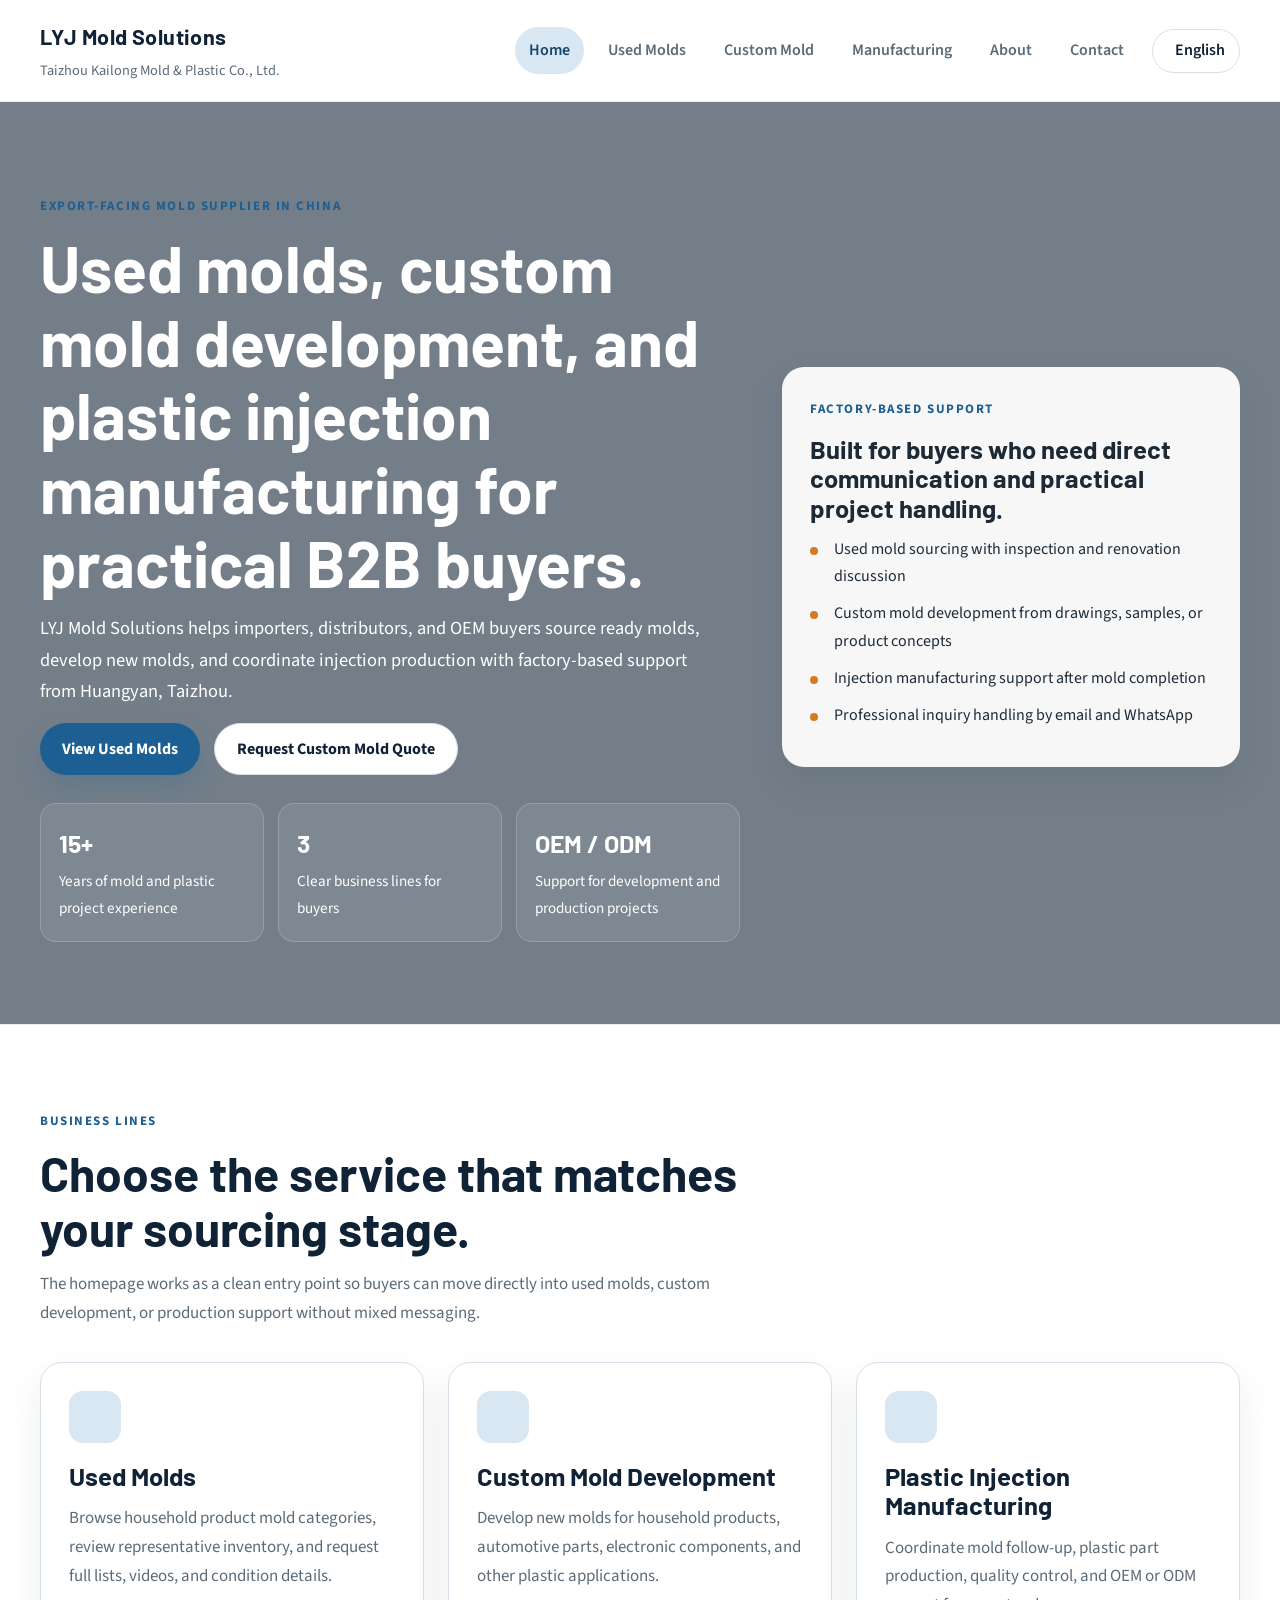
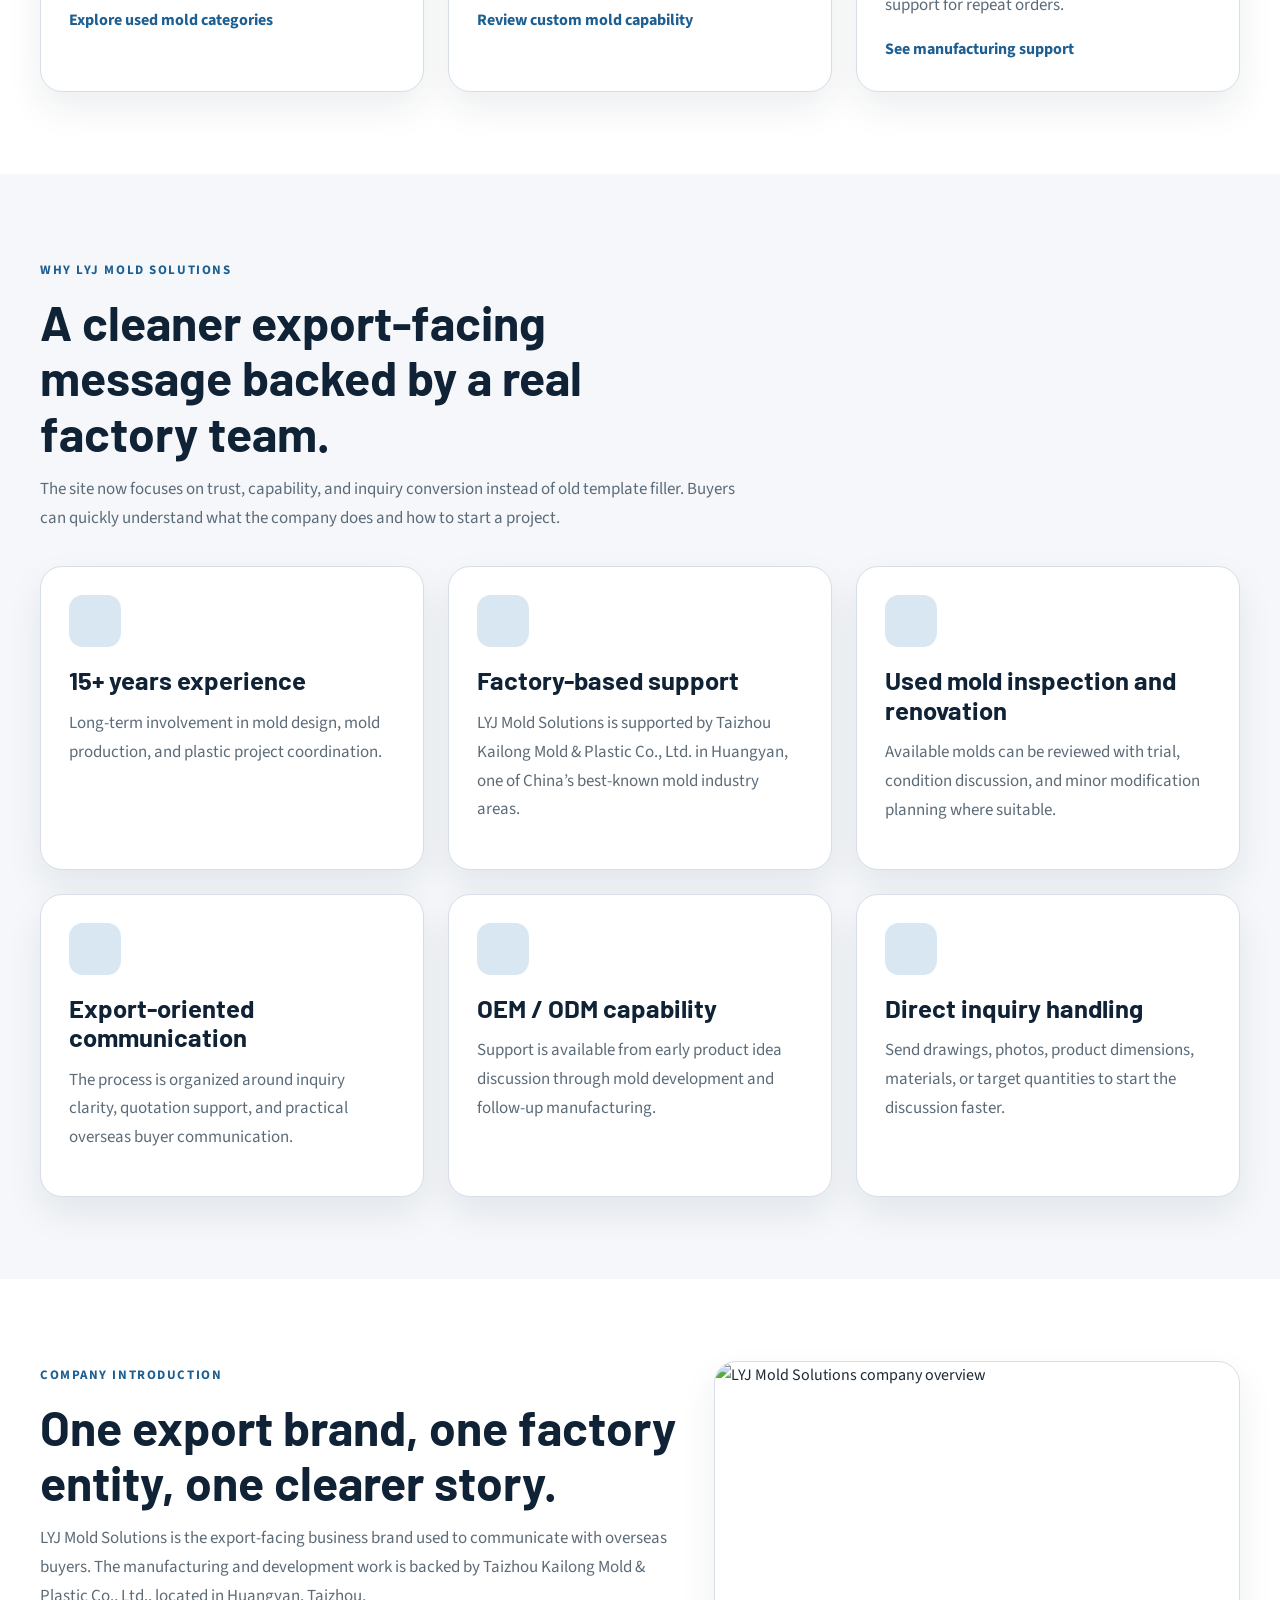
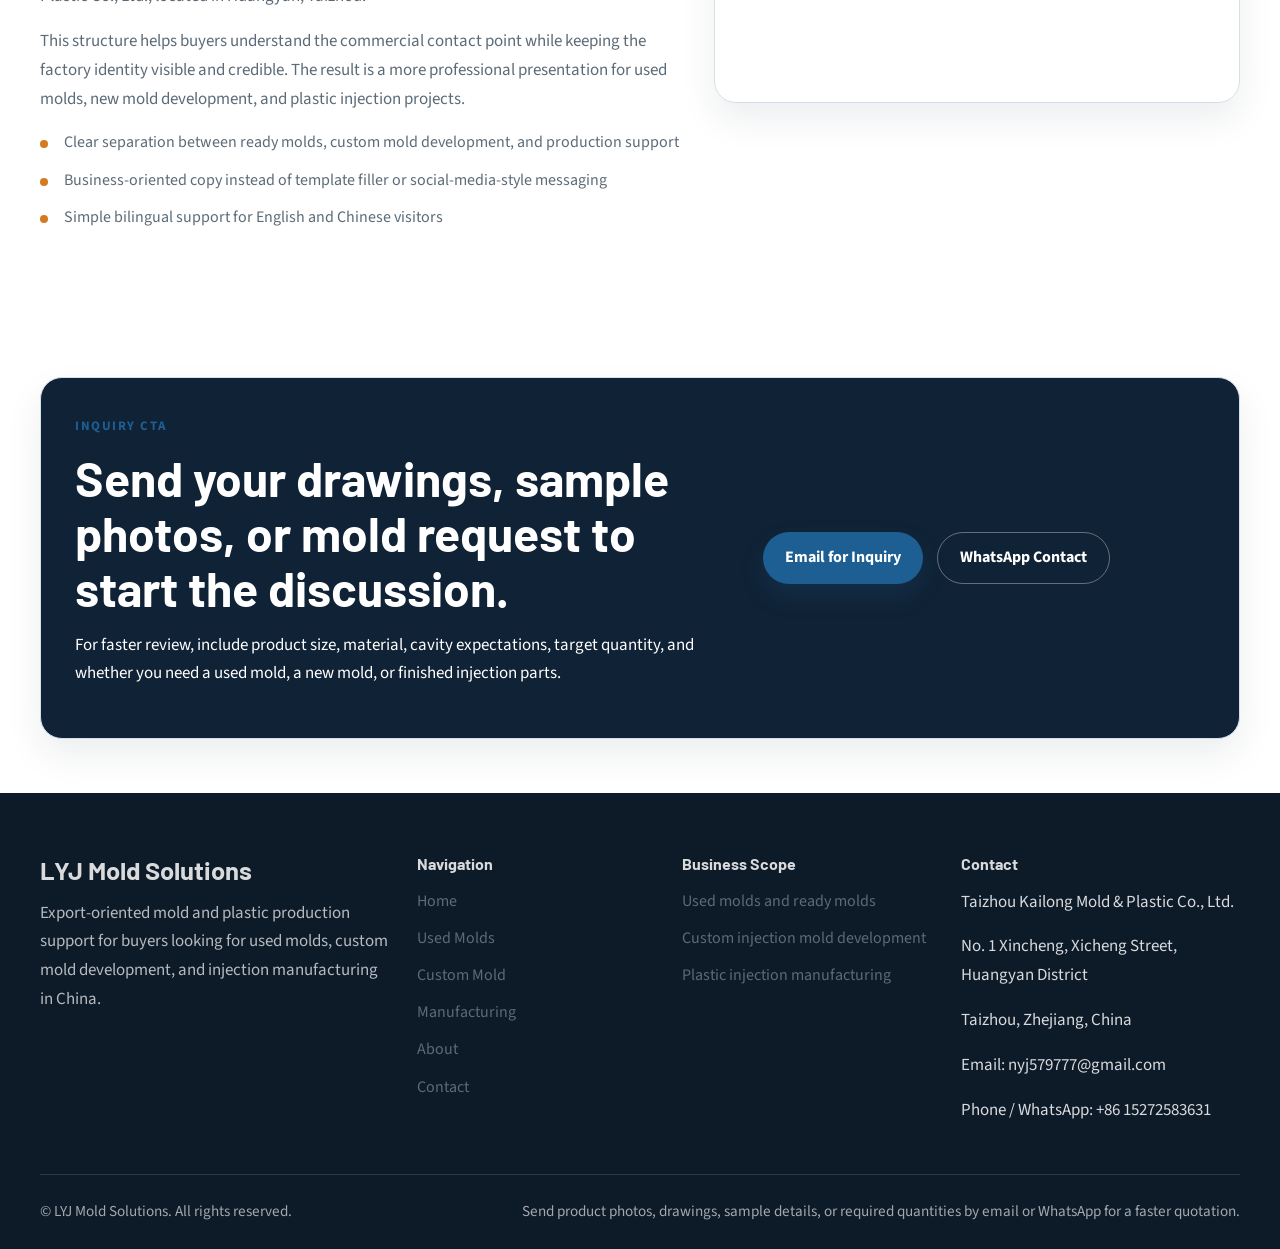
==== index.html @ 481f4b02 "fix after codex:" ====
<!DOCTYPE html>
<html lang="en">
<head>
<meta charset="utf-8">
<meta name="viewport" content="width=device-width, initial-scale=1.0">
<meta name="description" content="LYJ Mold Solutions supplies used molds, custom injection mold development, and plastic injection manufacturing support for export buyers.">
<link rel="icon" href="img/favicon.ico">
<link rel="stylesheet" href="css/font-awesome.css">
<link rel="stylesheet" href="css/site.css">
<title>LYJ Mold Solutions | Used Molds, Custom Mold Development, Plastic Injection Manufacturing</title>
</head>
<body>
<div class="site-shell">
  <header class="site-header">
    <div class="site-container site-header__inner">
      <a class="brand" href="index.html">
        <span class="brand__title" data-i18n="brand_title">LYJ Mold Solutions</span>
        <span class="brand__subtitle" data-i18n="brand_subtitle">Taizhou Kailong Mold &amp; Plastic Co., Ltd.</span>
      </a>
      <div class="header-actions">
        <button class="nav-toggle" type="button" data-nav-toggle aria-label="Toggle navigation">
          <i class="fa fa-bars"></i>
        </button>
        <nav class="site-nav" data-nav>
          <a href="index.html" data-nav-link="home" data-i18n="nav_home">Home</a>
          <a href="used-molds.html" data-nav-link="used" data-i18n="nav_used">Used Molds</a>
          <a href="custom-mold.html" data-nav-link="custom" data-i18n="nav_custom">Custom Mold</a>
          <a href="manufacturing.html" data-nav-link="manufacturing" data-i18n="nav_manufacturing">Manufacturing</a>
          <a href="about.html" data-nav-link="about" data-i18n="nav_about">About</a>
          <a href="contact.html" data-nav-link="contact" data-i18n="nav_contact">Contact</a>
        </nav>
        <div class="lang-switcher" data-lang-switcher>
          <button class="lang-switcher__button" type="button" data-lang-button>
            <i class="fa fa-globe"></i>
            <span data-lang-current data-i18n="lang_label">English</span>
          </button>
          <ul class="lang-switcher__menu">
            <li><button type="button" data-set-lang="en" data-i18n="lang_en">English</button></li>
            <li><button type="button" data-set-lang="zh" data-i18n="lang_zh">中文</button></li>
          </ul>
        </div>
      </div>
    </div>
  </header>

  <main>
    <section class="hero hero--image">
      <div class="site-container">
        <div class="hero-grid">
          <div class="hero-copy">
            <span class="eyebrow" data-i18n="hero_eyebrow">Export-facing mold supplier in China</span>
            <h1 data-i18n="hero_title">Used molds, custom mold development, and plastic injection manufacturing for practical B2B buyers.</h1>
            <p data-i18n="hero_text">LYJ Mold Solutions helps importers, distributors, and OEM buyers source ready molds, develop new molds, and coordinate injection production with factory-based support from Huangyan, Taizhou.</p>
            <div class="button-row">
              <a class="btn-main" href="used-molds.html" data-i18n="hero_cta_used">View Used Molds</a>
              <a class="btn-secondary" href="custom-mold.html" data-i18n="hero_cta_quote">Request Custom Mold Quote</a>
            </div>
            <div class="hero-stat-grid">
              <div class="hero-stat">
                <strong data-i18n="hero_stat_1_value">15+</strong>
                <span data-i18n="hero_stat_1_label">Years of mold and plastic project experience</span>
              </div>
              <div class="hero-stat">
                <strong data-i18n="hero_stat_2_value">3</strong>
                <span data-i18n="hero_stat_2_label">Clear business lines for buyers</span>
              </div>
              <div class="hero-stat">
                <strong data-i18n="hero_stat_3_value">OEM / ODM</strong>
                <span data-i18n="hero_stat_3_label">Support for development and production projects</span>
              </div>
            </div>
          </div>
          <aside class="hero-panel">
            <span class="eyebrow" data-i18n="hero_panel_eyebrow">Factory-based support</span>
            <h3 data-i18n="hero_panel_title">Built for buyers who need direct communication and practical project handling.</h3>
            <ul class="detail-list">
              <li data-i18n="hero_panel_item_1">Used mold sourcing with inspection and renovation discussion</li>
              <li data-i18n="hero_panel_item_2">Custom mold development from drawings, samples, or product concepts</li>
              <li data-i18n="hero_panel_item_3">Injection manufacturing support after mold completion</li>
              <li data-i18n="hero_panel_item_4">Professional inquiry handling by email and WhatsApp</li>
            </ul>
          </aside>
        </div>
      </div>
    </section>

    <section class="section">
      <div class="site-container">
        <div class="section-header">
          <span class="eyebrow" data-i18n="entry_eyebrow">Business lines</span>
          <h2 data-i18n="entry_title">Choose the service that matches your sourcing stage.</h2>
          <p data-i18n="entry_text">The homepage works as a clean entry point so buyers can move directly into used molds, custom development, or production support without mixed messaging.</p>
        </div>
        <div class="card-grid card-grid--three">
          <article class="feature-card">
            <div class="feature-card__icon"><i class="fa fa-cubes"></i></div>
            <h3 data-i18n="entry_card_1_title">Used Molds</h3>
            <p data-i18n="entry_card_1_text">Browse household product mold categories, review representative inventory, and request full lists, videos, and condition details.</p>
            <a class="btn-text" href="used-molds.html" data-i18n="entry_card_1_link">Explore used mold categories</a>
          </article>
          <article class="feature-card">
            <div class="feature-card__icon"><i class="fa fa-pencil-square-o"></i></div>
            <h3 data-i18n="entry_card_2_title">Custom Mold Development</h3>
            <p data-i18n="entry_card_2_text">Develop new molds for household products, automotive parts, electronic components, and other plastic applications.</p>
            <a class="btn-text" href="custom-mold.html" data-i18n="entry_card_2_link">Review custom mold capability</a>
          </article>
          <article class="feature-card">
            <div class="feature-card__icon"><i class="fa fa-industry"></i></div>
            <h3 data-i18n="entry_card_3_title">Plastic Injection Manufacturing</h3>
            <p data-i18n="entry_card_3_text">Coordinate mold follow-up, plastic part production, quality control, and OEM or ODM support for repeat orders.</p>
            <a class="btn-text" href="manufacturing.html" data-i18n="entry_card_3_link">See manufacturing support</a>
          </article>
        </div>
      </div>
    </section>

    <section class="section section-surface">
      <div class="site-container">
        <div class="section-header">
          <span class="eyebrow" data-i18n="why_eyebrow">Why LYJ Mold Solutions</span>
          <h2 data-i18n="why_title">A cleaner export-facing message backed by a real factory team.</h2>
          <p data-i18n="why_text">The site now focuses on trust, capability, and inquiry conversion instead of old template filler. Buyers can quickly understand what the company does and how to start a project.</p>
        </div>
        <div class="card-grid card-grid--three">
          <article class="mini-card">
            <div class="mini-card__icon"><i class="fa fa-clock-o"></i></div>
            <h3 data-i18n="why_card_1_title">15+ years experience</h3>
            <p data-i18n="why_card_1_text">Long-term involvement in mold design, mold production, and plastic project coordination.</p>
          </article>
          <article class="mini-card">
            <div class="mini-card__icon"><i class="fa fa-building-o"></i></div>
            <h3 data-i18n="why_card_2_title">Factory-based support</h3>
            <p data-i18n="why_card_2_text">LYJ Mold Solutions is supported by Taizhou Kailong Mold &amp; Plastic Co., Ltd. in Huangyan, one of China’s best-known mold industry areas.</p>
          </article>
          <article class="mini-card">
            <div class="mini-card__icon"><i class="fa fa-search"></i></div>
            <h3 data-i18n="why_card_3_title">Used mold inspection and renovation</h3>
            <p data-i18n="why_card_3_text">Available molds can be reviewed with trial, condition discussion, and minor modification planning where suitable.</p>
          </article>
          <article class="mini-card">
            <div class="mini-card__icon"><i class="fa fa-ship"></i></div>
            <h3 data-i18n="why_card_4_title">Export-oriented communication</h3>
            <p data-i18n="why_card_4_text">The process is organized around inquiry clarity, quotation support, and practical overseas buyer communication.</p>
          </article>
          <article class="mini-card">
            <div class="mini-card__icon"><i class="fa fa-cogs"></i></div>
            <h3 data-i18n="why_card_5_title">OEM / ODM capability</h3>
            <p data-i18n="why_card_5_text">Support is available from early product idea discussion through mold development and follow-up manufacturing.</p>
          </article>
          <article class="mini-card">
            <div class="mini-card__icon"><i class="fa fa-comments-o"></i></div>
            <h3 data-i18n="why_card_6_title">Direct inquiry handling</h3>
            <p data-i18n="why_card_6_text">Send drawings, photos, product dimensions, materials, or target quantities to start the discussion faster.</p>
          </article>
        </div>
      </div>
    </section>

    <section class="section">
      <div class="site-container">
        <div class="split-layout">
          <div>
            <span class="eyebrow" data-i18n="intro_eyebrow">Company introduction</span>
            <h2 data-i18n="intro_title">One export brand, one factory entity, one clearer story.</h2>
            <p data-i18n="intro_text_1">LYJ Mold Solutions is the export-facing business brand used to communicate with overseas buyers. The manufacturing and development work is backed by Taizhou Kailong Mold &amp; Plastic Co., Ltd., located in Huangyan, Taizhou.</p>
            <p data-i18n="intro_text_2">This structure helps buyers understand the commercial contact point while keeping the factory identity visible and credible. The result is a more professional presentation for used molds, new mold development, and plastic injection projects.</p>
            <ul class="check-list">
              <li data-i18n="intro_item_1">Clear separation between ready molds, custom mold development, and production support</li>
              <li data-i18n="intro_item_2">Business-oriented copy instead of template filler or social-media-style messaging</li>
              <li data-i18n="intro_item_3">Simple bilingual support for English and Chinese visitors</li>
            </ul>
          </div>
          <div class="media-panel">
            <img src="img/service3.jpg" alt="LYJ Mold Solutions company overview">
          </div>
        </div>
      </div>
    </section>

    <section class="section section-tight">
      <div class="site-container">
        <div class="cta-band">
          <div>
            <span class="eyebrow" data-i18n="cta_eyebrow">Inquiry CTA</span>
            <h2 data-i18n="cta_title">Send your drawings, sample photos, or mold request to start the discussion.</h2>
            <p data-i18n="cta_text">For faster review, include product size, material, cavity expectations, target quantity, and whether you need a used mold, a new mold, or finished injection parts.</p>
          </div>
          <div>
            <div class="button-row">
              <a class="btn-main" href="mailto:nyj579777@gmail.com" data-i18n="cta_email">Email for Inquiry</a>
              <a class="btn-secondary" href="https://wa.me/8615272583631" target="_blank" rel="noopener" data-i18n="cta_whatsapp">WhatsApp Contact</a>
            </div>
          </div>
        </div>
      </div>
    </section>
  </main>

  <footer class="footer">
    <div class="site-container">
      <div class="footer-grid">
        <div class="footer-brand">
          <h3 data-i18n="brand_title">LYJ Mold Solutions</h3>
          <p data-i18n="footer_brand_text">Export-oriented mold and plastic production support for buyers looking for used molds, custom mold development, and injection manufacturing in China.</p>
        </div>
        <div>
          <h4 data-i18n="footer_nav_title">Navigation</h4>
          <ul class="footer-links">
            <li><a href="index.html" data-i18n="nav_home">Home</a></li>
            <li><a href="used-molds.html" data-i18n="nav_used">Used Molds</a></li>
            <li><a href="custom-mold.html" data-i18n="nav_custom">Custom Mold</a></li>
            <li><a href="manufacturing.html" data-i18n="nav_manufacturing">Manufacturing</a></li>
            <li><a href="about.html" data-i18n="nav_about">About</a></li>
            <li><a href="contact.html" data-i18n="nav_contact">Contact</a></li>
          </ul>
        </div>
        <div>
          <h4 data-i18n="footer_scope_title">Business Scope</h4>
          <ul class="footer-links">
            <li data-i18n="footer_scope_1">Used molds and ready molds</li>
            <li data-i18n="footer_scope_2">Custom injection mold development</li>
            <li data-i18n="footer_scope_3">Plastic injection manufacturing</li>
          </ul>
        </div>
        <div>
          <h4 data-i18n="footer_contact_title">Contact</h4>
          <p data-i18n="footer_company_name">Taizhou Kailong Mold &amp; Plastic Co., Ltd.</p>
          <p data-i18n="footer_address_line1">No. 1 Xincheng, Xicheng Street, Huangyan District</p>
          <p data-i18n="footer_address_line2">Taizhou, Zhejiang, China</p>
          <p><span data-i18n="footer_email_label">Email</span>: <a href="mailto:nyj579777@gmail.com">nyj579777@gmail.com</a></p>
          <p><span data-i18n="footer_phone_label">Phone / WhatsApp</span>: <a href="https://wa.me/8615272583631" target="_blank" rel="noopener">+86 15272583631</a></p>
        </div>
      </div>
      <div class="footer-bar">
        <div data-i18n="footer_copy">© LYJ Mold Solutions. All rights reserved.</div>
        <div data-i18n="footer_action_text">Send product photos, drawings, sample details, or required quantities by email or WhatsApp for a faster quotation.</div>
      </div>
    </div>
  </footer>
</div>

<script>
window.sitePage = "home";
window.pageMeta = {
  en: {
    title: "LYJ Mold Solutions | Used Molds, Custom Mold Development, Plastic Injection Manufacturing",
    description: "LYJ Mold Solutions supplies used molds, custom injection mold development, and plastic injection manufacturing support for export buyers."
  },
  zh: {
    title: "LYJ Mold Solutions | 二手模具、定制模具开发与注塑生产",
    description: "LYJ Mold Solutions 面向出口客户提供二手模具、定制注塑模具开发与塑料注塑生产支持。"
  }
};
window.pageTranslations = {
  en: {
    hero_eyebrow: "Export-facing mold supplier in China",
    hero_title: "Used molds, custom mold development, and plastic injection manufacturing for practical B2B buyers.",
    hero_text: "LYJ Mold Solutions helps importers, distributors, and OEM buyers source ready molds, develop new molds, and coordinate injection production with factory-based support from Huangyan, Taizhou.",
    hero_cta_used: "View Used Molds",
    hero_cta_quote: "Request Custom Mold Quote",
    hero_stat_1_value: "15+",
    hero_stat_1_label: "Years of mold and plastic project experience",
    hero_stat_2_value: "3",
    hero_stat_2_label: "Clear business lines for buyers",
    hero_stat_3_value: "OEM / ODM",
    hero_stat_3_label: "Support for development and production projects",
    hero_panel_eyebrow: "Factory-based support",
    hero_panel_title: "Built for buyers who need direct communication and practical project handling.",
    hero_panel_item_1: "Used mold sourcing with inspection and renovation discussion",
    hero_panel_item_2: "Custom mold development from drawings, samples, or product concepts",
    hero_panel_item_3: "Injection manufacturing support after mold completion",
    hero_panel_item_4: "Professional inquiry handling by email and WhatsApp",
    entry_eyebrow: "Business lines",
    entry_title: "Choose the service that matches your sourcing stage.",
    entry_text: "The homepage works as a clean entry point so buyers can move directly into used molds, custom development, or production support without mixed messaging.",
    entry_card_1_title: "Used Molds",
    entry_card_1_text: "Browse household product mold categories, review representative inventory, and request full lists, videos, and condition details.",
    entry_card_1_link: "Explore used mold categories",
    entry_card_2_title: "Custom Mold Development",
    entry_card_2_text: "Develop new molds for household products, automotive parts, electronic components, and other plastic applications.",
    entry_card_2_link: "Review custom mold capability",
    entry_card_3_title: "Plastic Injection Manufacturing",
    entry_card_3_text: "Coordinate mold follow-up, plastic part production, quality control, and OEM or ODM support for repeat orders.",
    entry_card_3_link: "See manufacturing support",
    why_eyebrow: "Why LYJ Mold Solutions",
    why_title: "A cleaner export-facing message backed by a real factory team.",
    why_text: "The site now focuses on trust, capability, and inquiry conversion instead of old template filler. Buyers can quickly understand what the company does and how to start a project.",
    why_card_1_title: "15+ years experience",
    why_card_1_text: "Long-term involvement in mold design, mold production, and plastic project coordination.",
    why_card_2_title: "Factory-based support",
    why_card_2_text: "LYJ Mold Solutions is supported by Taizhou Kailong Mold & Plastic Co., Ltd. in Huangyan, one of China’s best-known mold industry areas.",
    why_card_3_title: "Used mold inspection and renovation",
    why_card_3_text: "Available molds can be reviewed with trial, condition discussion, and minor modification planning where suitable.",
    why_card_4_title: "Export-oriented communication",
    why_card_4_text: "The process is organized around inquiry clarity, quotation support, and practical overseas buyer communication.",
    why_card_5_title: "OEM / ODM capability",
    why_card_5_text: "Support is available from early product idea discussion through mold development and follow-up manufacturing.",
    why_card_6_title: "Direct inquiry handling",
    why_card_6_text: "Send drawings, photos, product dimensions, materials, or target quantities to start the discussion faster.",
    intro_eyebrow: "Company introduction",
    intro_title: "One export brand, one factory entity, one clearer story.",
    intro_text_1: "LYJ Mold Solutions is the export-facing business brand used to communicate with overseas buyers. The manufacturing and development work is backed by Taizhou Kailong Mold & Plastic Co., Ltd., located in Huangyan, Taizhou.",
    intro_text_2: "This structure helps buyers understand the commercial contact point while keeping the factory identity visible and credible. The result is a more professional presentation for used molds, new mold development, and plastic injection projects.",
    intro_item_1: "Clear separation between ready molds, custom mold development, and production support",
    intro_item_2: "Business-oriented copy instead of template filler or social-media-style messaging",
    intro_item_3: "Simple bilingual support for English and Chinese visitors",
    cta_eyebrow: "Inquiry CTA",
    cta_title: "Send your drawings, sample photos, or mold request to start the discussion.",
    cta_text: "For faster review, include product size, material, cavity expectations, target quantity, and whether you need a used mold, a new mold, or finished injection parts.",
    cta_email: "Email for Inquiry",
    cta_whatsapp: "WhatsApp Contact"
  },
  zh: {
    hero_eyebrow: "中国出口型模具供应商",
    hero_title: "面向务实型 B2B 买家的二手模具、定制模具开发与塑料注塑生产支持。",
    hero_text: "LYJ Mold Solutions 帮助进口商、分销商和 OEM 买家采购现成模具、开发新模具，并依托台州黄岩的工厂团队协调后续注塑生产。",
    hero_cta_used: "查看二手模具",
    hero_cta_quote: "申请定制模具报价",
    hero_stat_1_value: "15+",
    hero_stat_1_label: "模具与塑料项目经验",
    hero_stat_2_value: "3",
    hero_stat_2_label: "清晰业务线",
    hero_stat_3_value: "OEM / ODM",
    hero_stat_3_label: "支持开发与量产项目",
    hero_panel_eyebrow: "工厂支持",
    hero_panel_title: "适合需要直接沟通和务实推进项目的海外客户。",
    hero_panel_item_1: "二手模具采购支持，可讨论检测与翻新",
    hero_panel_item_2: "支持根据图纸、样品或产品概念开发新模具",
    hero_panel_item_3: "模具完成后可衔接注塑生产支持",
    hero_panel_item_4: "通过邮箱与 WhatsApp 进行专业询盘沟通",
    entry_eyebrow: "业务入口",
    entry_title: "根据采购阶段选择对应服务。",
    entry_text: "首页作为清晰的业务入口，帮助客户直接进入二手模具、定制模具开发或生产支持，而不是把多条业务线混在一起。",
    entry_card_1_title: "二手模具",
    entry_card_1_text: "查看家居用品模具分类、代表性库存，并索取完整清单、视频与模具状态信息。",
    entry_card_1_link: "浏览二手模具分类",
    entry_card_2_title: "定制模具开发",
    entry_card_2_text: "支持家居用品、汽车配件、电子零件及其他塑料产品的定制模具开发。",
    entry_card_2_link: "查看定制模具能力",
    entry_card_3_title: "塑料注塑生产",
    entry_card_3_text: "支持模具后续跟进、塑料件生产、质量控制以及 OEM / ODM 订单协作。",
    entry_card_3_link: "了解生产支持",
    why_eyebrow: "为什么选择 LYJ Mold Solutions",
    why_title: "更清晰的出口型表达，背后是实际工厂能力。",
    why_text: "网站重点转向信任、能力和询盘转化，不再使用旧模板中的无效装饰内容，让买家更快理解公司能做什么、如何开始项目。",
    why_card_1_title: "15年以上经验",
    why_card_1_text: "长期参与模具设计、模具制造和塑料项目协同。",
    why_card_2_title: "工厂基础支持",
    why_card_2_text: "LYJ Mold Solutions 由位于黄岩的台州凯隆模具塑料有限公司提供实际工厂支持，黄岩也是中国知名模具产业区域。",
    why_card_3_title: "二手模具检测与翻新",
    why_card_3_text: "可根据模具情况讨论试模、状态评估与轻度修改方案。",
    why_card_4_title: "出口沟通导向",
    why_card_4_text: "整体流程强调询盘清晰、报价支持和海外买家实际沟通效率。",
    why_card_5_title: "OEM / ODM 能力",
    why_card_5_text: "可从前期产品讨论延伸到模具开发及后续生产支持。",
    why_card_6_title: "直接询盘处理",
    why_card_6_text: "欢迎发送图纸、图片、产品尺寸、材料或目标数量，以便更快展开讨论。",
    intro_eyebrow: "公司介绍",
    intro_title: "一个出口品牌，一个工厂实体，一条更清晰的业务主线。",
    intro_text_1: "LYJ Mold Solutions 是面向海外客户沟通的业务品牌，实际制造与开发工作由位于台州黄岩的台州凯隆模具塑料有限公司提供支持。",
    intro_text_2: "这样的结构既保留了外贸沟通入口，也清楚展示了工厂实体身份，让二手模具、新模具开发和注塑项目呈现得更专业可信。",
    intro_item_1: "清楚区分现成模具、定制开发和生产支持",
    intro_item_2: "采用商务化表达，而不是模板化或过度个人化文案",
    intro_item_3: "保留简洁可维护的中英文切换支持",
    cta_eyebrow: "询盘入口",
    cta_title: "发送图纸、样品图片或模具需求，直接开始沟通。",
    cta_text: "为便于更快评估，请尽量提供产品尺寸、材料、腔数需求、目标数量，以及您需要的是二手模具、新模具还是成品注塑件。",
    cta_email: "邮件询盘",
    cta_whatsapp: "WhatsApp 联系"
  }
};
</script>
<script src="js/site.js"></script>
</body>
</html>
---- css/site.css ----
@import url('https://fonts.googleapis.com/css2?family=Barlow:wght@500;600;700&family=Source+Sans+3:wght@400;500;600&display=swap');

:root {
  --bg: #ffffff;
  --surface: #f5f7fa;
  --surface-strong: #e9eef4;
  --border: #d7dee7;
  --text: #1d2a36;
  --muted: #5c6b78;
  --heading: #102235;
  --accent: #1d5f92;
  --accent-dark: #15466b;
  --accent-soft: #d9e7f3;
  --warning: #d67a1f;
  --shadow: 0 16px 36px rgba(16, 34, 53, 0.08);
  --radius-lg: 22px;
  --radius-md: 16px;
  --radius-sm: 10px;
  --container: 1200px;
  --section-space: 82px;
}

*,
*::before,
*::after {
  box-sizing: border-box;
}

html {
  scroll-behavior: smooth;
}

body {
  margin: 0;
  font-family: "Source Sans 3", "Segoe UI", sans-serif;
  color: var(--text);
  background: var(--bg);
  line-height: 1.7;
}

img {
  max-width: 100%;
  display: block;
}

a {
  color: inherit;
  text-decoration: none;
}

button,
input,
textarea {
  font: inherit;
}

.site-shell {
  min-height: 100vh;
}

.site-container {
  width: min(calc(100% - 40px), var(--container));
  margin: 0 auto;
}

.section {
  padding: var(--section-space) 0;
}

.section-tight {
  padding: 54px 0;
}

.section-surface {
  background: var(--surface);
}

.section-header {
  max-width: 700px;
  margin-bottom: 34px;
}

.eyebrow {
  display: inline-block;
  margin-bottom: 14px;
  color: var(--accent);
  font-size: 13px;
  font-weight: 700;
  letter-spacing: 0.12em;
  text-transform: uppercase;
}

h1,
h2,
h3,
h4 {
  margin: 0 0 14px;
  font-family: "Barlow", "Segoe UI", sans-serif;
  color: var(--heading);
  line-height: 1.15;
}

h1 {
  font-size: clamp(2.5rem, 5vw, 4.4rem);
}

h2 {
  font-size: clamp(2rem, 4vw, 3rem);
}

h3 {
  font-size: clamp(1.35rem, 2vw, 1.8rem);
}

p {
  margin: 0 0 16px;
  color: var(--muted);
  font-size: 1.06rem;
}

ul,
ol {
  margin: 0;
  padding-left: 20px;
  color: var(--muted);
}

.site-header {
  position: sticky;
  top: 0;
  z-index: 40;
  background: rgba(255, 255, 255, 0.96);
  border-bottom: 1px solid rgba(16, 34, 53, 0.08);
  backdrop-filter: blur(12px);
}

.site-header__inner {
  display: flex;
  align-items: center;
  justify-content: space-between;
  gap: 24px;
  padding: 18px 0;
}

.brand {
  display: flex;
  flex-direction: column;
  gap: 4px;
  min-width: 0;
}

.brand__title {
  font-family: "Barlow", "Segoe UI", sans-serif;
  color: var(--heading);
  font-size: 1.35rem;
  font-weight: 700;
  letter-spacing: 0.02em;
}

.brand__subtitle {
  color: var(--muted);
  font-size: 0.9rem;
}

.header-actions {
  display: flex;
  align-items: center;
  gap: 14px;
  flex-wrap: wrap;
}

.nav-toggle {
  display: none;
  align-items: center;
  justify-content: center;
  width: 46px;
  height: 46px;
  border: 1px solid var(--border);
  border-radius: 50%;
  background: #fff;
  color: var(--heading);
}

.site-nav {
  display: flex;
  align-items: center;
  gap: 10px;
  flex-wrap: wrap;
  justify-content: flex-end;
}

.site-nav a {
  padding: 10px 14px;
  border-radius: 999px;
  color: var(--muted);
  font-weight: 600;
  transition: color 0.2s ease, background 0.2s ease;
}

.site-nav a:hover,
.site-nav a.is-active {
  background: var(--accent-soft);
  color: var(--accent-dark);
}

.lang-switcher {
  position: relative;
}

.lang-switcher__button {
  display: inline-flex;
  align-items: center;
  gap: 8px;
  height: 44px;
  padding: 0 14px;
  border: 1px solid var(--border);
  border-radius: 999px;
  background: #fff;
  color: var(--heading);
  font-weight: 600;
}

.lang-switcher__menu {
  position: absolute;
  top: calc(100% + 10px);
  right: 0;
  min-width: 140px;
  padding: 10px;
  margin: 0;
  list-style: none;
  background: #fff;
  border: 1px solid var(--border);
  border-radius: 14px;
  box-shadow: var(--shadow);
  display: none;
}

.lang-switcher.is-open .lang-switcher__menu {
  display: block;
}

.lang-switcher__menu button {
  width: 100%;
  padding: 10px 12px;
  border: 0;
  border-radius: 10px;
  background: transparent;
  text-align: left;
  color: var(--muted);
}

.lang-switcher__menu button:hover {
  background: var(--surface);
  color: var(--heading);
}

.button-row {
  display: flex;
  flex-wrap: wrap;
  gap: 14px;
}

.btn-main,
.btn-secondary,
.btn-text {
  display: inline-flex;
  align-items: center;
  justify-content: center;
  gap: 10px;
  min-height: 52px;
  padding: 0 22px;
  border-radius: 999px;
  font-weight: 700;
  transition: transform 0.18s ease, box-shadow 0.18s ease, background 0.18s ease, color 0.18s ease;
}

.btn-main {
  background: var(--accent);
  color: #fff;
  box-shadow: 0 12px 24px rgba(29, 95, 146, 0.2);
}

.btn-main:hover {
  background: var(--accent-dark);
  color: #fff;
  transform: translateY(-1px);
}

.btn-secondary {
  border: 1px solid var(--border);
  background: #fff;
  color: var(--heading);
}

.btn-secondary:hover {
  border-color: var(--accent);
  color: var(--accent);
}

.btn-text {
  padding-left: 0;
  padding-right: 0;
  min-height: auto;
  color: var(--accent);
}

.hero {
  padding: 90px 0 82px;
  border-bottom: 1px solid rgba(16, 34, 53, 0.08);
}

.hero--image {
  position: relative;
  background: url("../img/slides/2.jpg") center/cover no-repeat;
  color: #fff;
}

.hero--image::before {
  content: "";
  position: absolute;
  inset: 0;
  background: rgba(16, 34, 53, 0.58);
}

.hero--image > .site-container {
  position: relative;
  z-index: 1;
}

.hero--image h1,
.hero--image p,
.hero--image .hero-stat strong,
.hero--image .hero-stat span {
  color: #fff;
}

.hero-grid {
  display: grid;
  grid-template-columns: minmax(0, 1.3fr) minmax(320px, 0.85fr);
  gap: 42px;
  align-items: center;
}

.hero-copy p {
  max-width: 660px;
  font-size: 1.15rem;
}

.hero-panel {
  padding: 28px;
  border-radius: var(--radius-lg);
  background: rgba(255, 255, 255, 0.94);
  color: var(--text);
  box-shadow: var(--shadow);
}

.hero--image .hero-panel p,
.hero--image .hero-panel li,
.hero--image .hero-panel strong,
.hero--image .hero-panel h3 {
  color: var(--text);
}

.hero-stat-grid {
  display: grid;
  grid-template-columns: repeat(3, minmax(0, 1fr));
  gap: 14px;
  margin-top: 28px;
}

.hero-stat {
  padding: 18px;
  border: 1px solid rgba(255, 255, 255, 0.18);
  border-radius: var(--radius-md);
  background: rgba(255, 255, 255, 0.08);
}

.hero-stat strong {
  display: block;
  margin-bottom: 4px;
  font-family: "Barlow", "Segoe UI", sans-serif;
  font-size: 1.55rem;
}

.hero-stat span {
  font-size: 0.95rem;
}

.page-hero {
  padding: 78px 0 58px;
  background: var(--surface);
  border-bottom: 1px solid rgba(16, 34, 53, 0.08);
}

.page-hero__layout {
  display: grid;
  grid-template-columns: minmax(0, 1.15fr) minmax(300px, 0.85fr);
  gap: 38px;
  align-items: end;
}

.page-hero__card {
  padding: 28px;
  border: 1px solid var(--border);
  border-radius: var(--radius-lg);
  background: #fff;
  box-shadow: var(--shadow);
}

.page-hero__card ul {
  margin-top: 14px;
}

.card-grid {
  display: grid;
  gap: 24px;
}

.card-grid--three {
  grid-template-columns: repeat(3, minmax(0, 1fr));
}

.card-grid--two {
  grid-template-columns: repeat(2, minmax(0, 1fr));
}

.info-card,
.feature-card,
.contact-card,
.mini-card,
.category-card,
.gallery-card,
.cta-band,
.timeline-card {
  border: 1px solid var(--border);
  border-radius: var(--radius-lg);
  background: #fff;
  box-shadow: var(--shadow);
}

.info-card,
.feature-card,
.contact-card,
.mini-card,
.timeline-card {
  padding: 28px;
}

.category-card {
  padding: 24px;
}

.gallery-card {
  overflow: hidden;
}

.gallery-card img {
  width: 100%;
  aspect-ratio: 4 / 3;
  object-fit: cover;
}

.gallery-card__body {
  padding: 18px 20px 20px;
}

.info-card__icon,
.feature-card__icon,
.contact-card__icon,
.mini-card__icon {
  display: inline-flex;
  align-items: center;
  justify-content: center;
  width: 52px;
  height: 52px;
  margin-bottom: 18px;
  border-radius: 14px;
  background: var(--accent-soft);
  color: var(--accent);
  font-size: 1.2rem;
}

.kicker-list,
.check-list,
.detail-list,
.contact-list {
  list-style: none;
  padding: 0;
}

.kicker-list li,
.check-list li,
.detail-list li,
.contact-list li {
  position: relative;
  padding-left: 24px;
  margin-bottom: 10px;
}

.kicker-list li::before,
.check-list li::before,
.detail-list li::before,
.contact-list li::before {
  content: "";
  position: absolute;
  left: 0;
  top: 11px;
  width: 8px;
  height: 8px;
  border-radius: 50%;
  background: var(--warning);
}

.split-layout {
  display: grid;
  grid-template-columns: minmax(0, 1.1fr) minmax(300px, 0.9fr);
  gap: 30px;
  align-items: start;
}

.split-layout--reverse {
  grid-template-columns: minmax(300px, 0.9fr) minmax(0, 1.1fr);
}

.media-panel {
  overflow: hidden;
  border-radius: var(--radius-lg);
  border: 1px solid var(--border);
  box-shadow: var(--shadow);
}

.media-panel img {
  width: 100%;
  height: 100%;
  min-height: 340px;
  object-fit: cover;
}

.stats-strip {
  display: grid;
  grid-template-columns: repeat(4, minmax(0, 1fr));
  gap: 18px;
}

.stat-card {
  padding: 24px;
  border-radius: var(--radius-md);
  background: var(--surface);
  border: 1px solid var(--border);
}

.stat-card strong {
  display: block;
  margin-bottom: 6px;
  font-family: "Barlow", "Segoe UI", sans-serif;
  color: var(--heading);
  font-size: 1.9rem;
}

.filters {
  display: flex;
  flex-wrap: wrap;
  gap: 12px;
  margin-bottom: 26px;
}

.filter-button {
  padding: 11px 16px;
  border: 1px solid var(--border);
  border-radius: 999px;
  background: #fff;
  color: var(--muted);
  font-weight: 700;
}

.filter-button.is-active,
.filter-button:hover {
  background: var(--accent);
  border-color: var(--accent);
  color: #fff;
}

.category-grid {
  display: grid;
  gap: 24px;
}

.category-grid--three {
  grid-template-columns: repeat(3, minmax(0, 1fr));
}

.category-card__top {
  display: flex;
  align-items: baseline;
  justify-content: space-between;
  gap: 12px;
  margin-bottom: 16px;
}

.category-count {
  color: var(--accent);
  font-weight: 700;
}

.category-thumbs {
  display: grid;
  grid-template-columns: repeat(2, minmax(0, 1fr));
  gap: 12px;
  margin-top: 18px;
}

.category-thumbs img {
  width: 100%;
  aspect-ratio: 1 / 1;
  object-fit: cover;
  border-radius: 12px;
}

.preview-grid {
  display: grid;
  grid-template-columns: repeat(3, minmax(0, 1fr));
  gap: 22px;
}

.preview-grid [data-filter-group] {
  display: block;
}

.process-grid {
  display: grid;
  grid-template-columns: repeat(3, minmax(0, 1fr));
  gap: 20px;
}

.process-step {
  padding: 24px;
  border: 1px solid var(--border);
  border-radius: var(--radius-lg);
  background: #fff;
  box-shadow: var(--shadow);
}

.process-step__number {
  display: inline-flex;
  align-items: center;
  justify-content: center;
  width: 38px;
  height: 38px;
  margin-bottom: 18px;
  border-radius: 50%;
  background: var(--accent-soft);
  color: var(--accent);
  font-family: "Barlow", "Segoe UI", sans-serif;
  font-weight: 700;
}

.cta-band {
  display: grid;
  grid-template-columns: minmax(0, 1.2fr) minmax(280px, 0.8fr);
  gap: 24px;
  align-items: center;
  padding: 34px;
  background: #102235;
}

.cta-band h2,
.cta-band p,
.cta-band li {
  color: #fff;
}

.cta-band .btn-secondary {
  border-color: rgba(255, 255, 255, 0.35);
  background: transparent;
  color: #fff;
}

.cta-band .btn-secondary:hover {
  border-color: #fff;
  background: rgba(255, 255, 255, 0.08);
}

.footer {
  padding: 62px 0 24px;
  background: #0d1a28;
  color: rgba(255, 255, 255, 0.84);
}

.footer h3,
.footer h4,
.footer p,
.footer a,
.footer li {
  color: inherit;
}

.footer-grid {
  display: grid;
  grid-template-columns: 1.25fr 0.85fr 0.9fr 1fr;
  gap: 28px;
}

.footer-brand p {
  color: rgba(255, 255, 255, 0.7);
}

.footer-links {
  list-style: none;
  padding: 0;
}

.footer-links li {
  margin-bottom: 10px;
}

.footer-bar {
  display: flex;
  justify-content: space-between;
  gap: 18px;
  padding-top: 24px;
  margin-top: 34px;
  border-top: 1px solid rgba(255, 255, 255, 0.12);
  color: rgba(255, 255, 255, 0.62);
  font-size: 0.95rem;
}

.note-box {
  padding: 20px 22px;
  border-left: 4px solid var(--warning);
  border-radius: 0 var(--radius-md) var(--radius-md) 0;
  background: #fff9f1;
  color: #6d542f;
}

.contact-panel {
  display: grid;
  grid-template-columns: minmax(0, 0.95fr) minmax(0, 1.05fr);
  gap: 24px;
}

.contact-line {
  display: flex;
  align-items: flex-start;
  gap: 14px;
  margin-bottom: 18px;
}

.contact-line i {
  margin-top: 4px;
  color: var(--accent);
}

.utility-hide {
  display: none !important;
}

@media (max-width: 1080px) {
  .hero-grid,
  .page-hero__layout,
  .split-layout,
  .split-layout--reverse,
  .cta-band,
  .footer-grid,
  .contact-panel {
    grid-template-columns: 1fr;
  }

  .card-grid--three,
  .category-grid--three,
  .preview-grid,
  .process-grid,
  .stats-strip {
    grid-template-columns: repeat(2, minmax(0, 1fr));
  }
}

@media (max-width: 860px) {
  .site-header__inner {
    align-items: flex-start;
    flex-wrap: wrap;
  }

  .header-actions {
    width: 100%;
    justify-content: space-between;
  }

  .nav-toggle {
    display: inline-flex;
  }

  .site-nav {
    width: 100%;
    display: none;
    flex-direction: column;
    align-items: stretch;
    gap: 8px;
    padding-top: 10px;
  }

  .site-nav.is-open {
    display: flex;
  }

  .site-nav a {
    border-radius: 14px;
  }

  .hero {
    padding: 70px 0 64px;
  }

  .hero-stat-grid,
  .card-grid--two,
  .card-grid--three,
  .category-grid--three,
  .preview-grid,
  .process-grid,
  .stats-strip {
    grid-template-columns: 1fr;
  }
}

@media (max-width: 560px) {
  :root {
    --section-space: 64px;
  }

  .site-container {
    width: min(calc(100% - 28px), var(--container));
  }

  .hero-panel,
  .info-card,
  .feature-card,
  .contact-card,
  .mini-card,
  .category-card,
  .process-step,
  .timeline-card,
  .page-hero__card,
  .cta-band {
    padding: 22px;
  }

  .footer-bar {
    flex-direction: column;
  }

  .button-row {
    flex-direction: column;
  }

  .btn-main,
  .btn-secondary {
    width: 100%;
  }
}
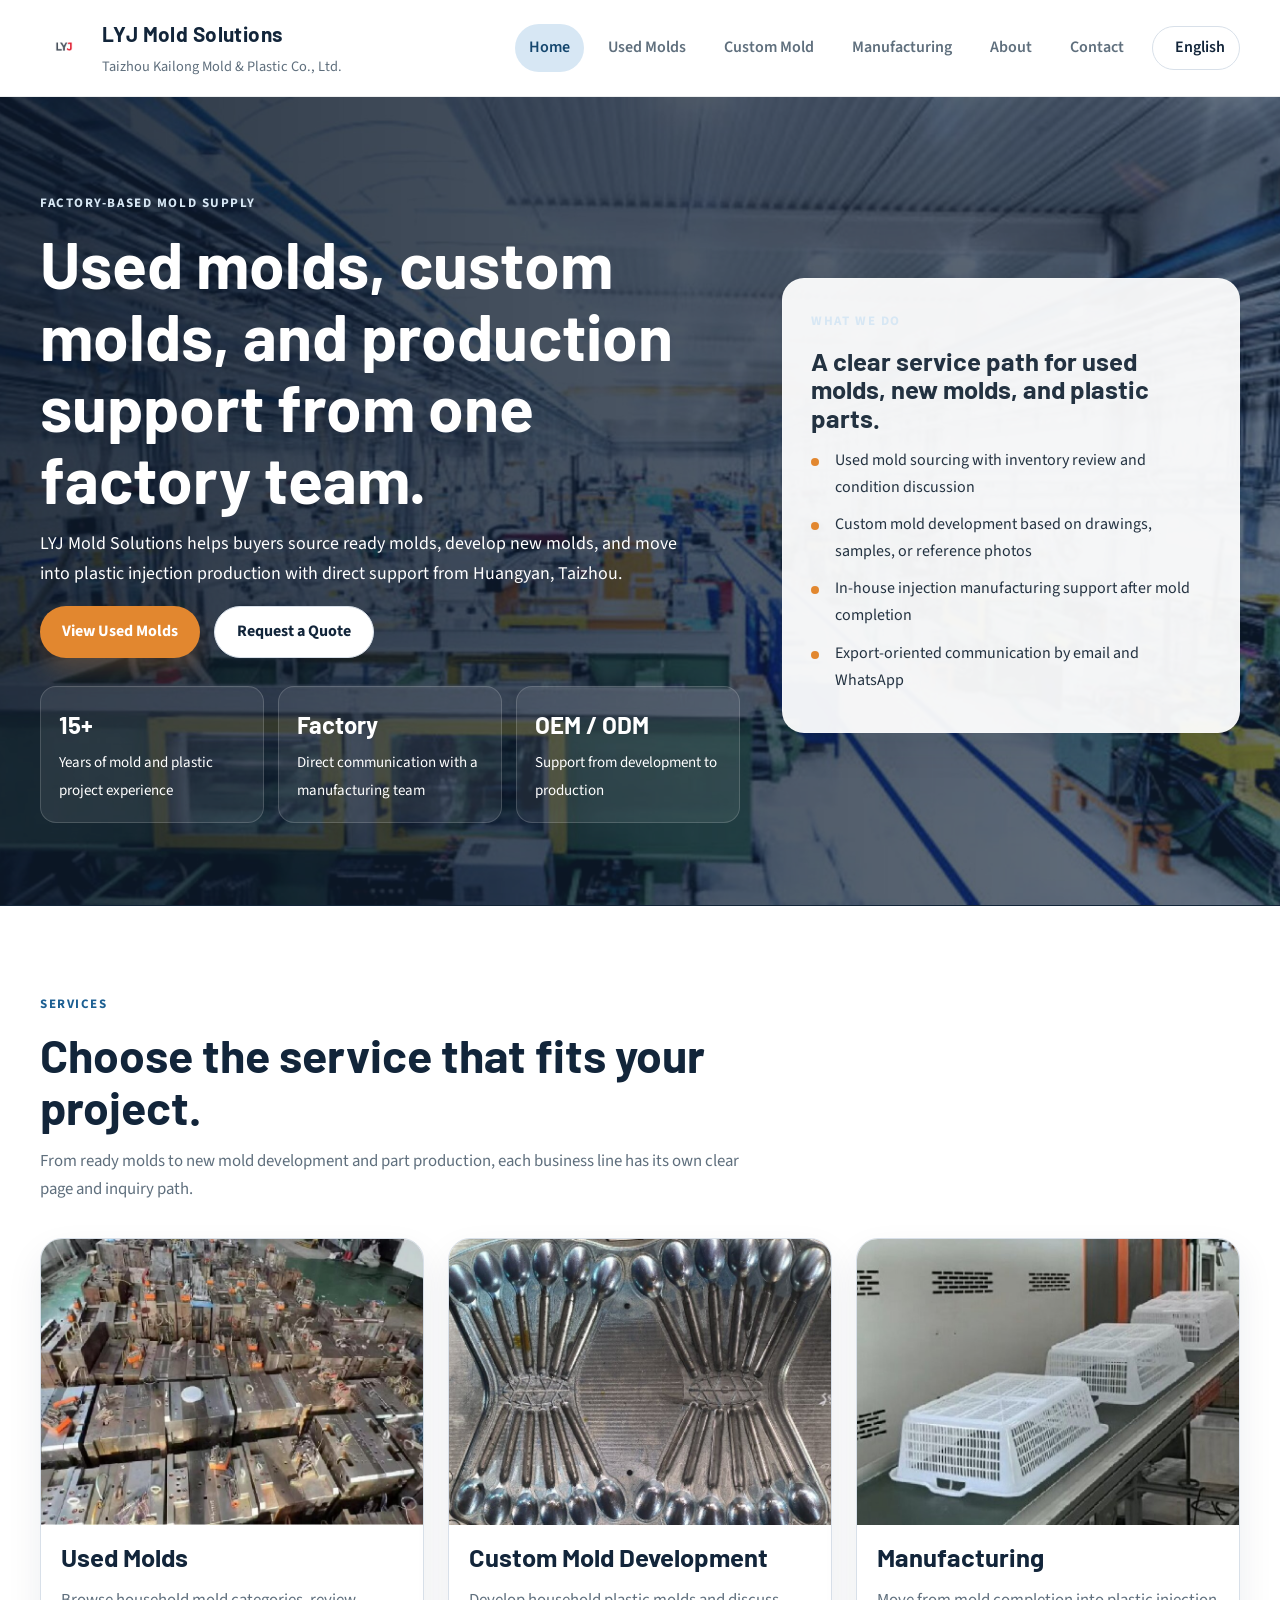
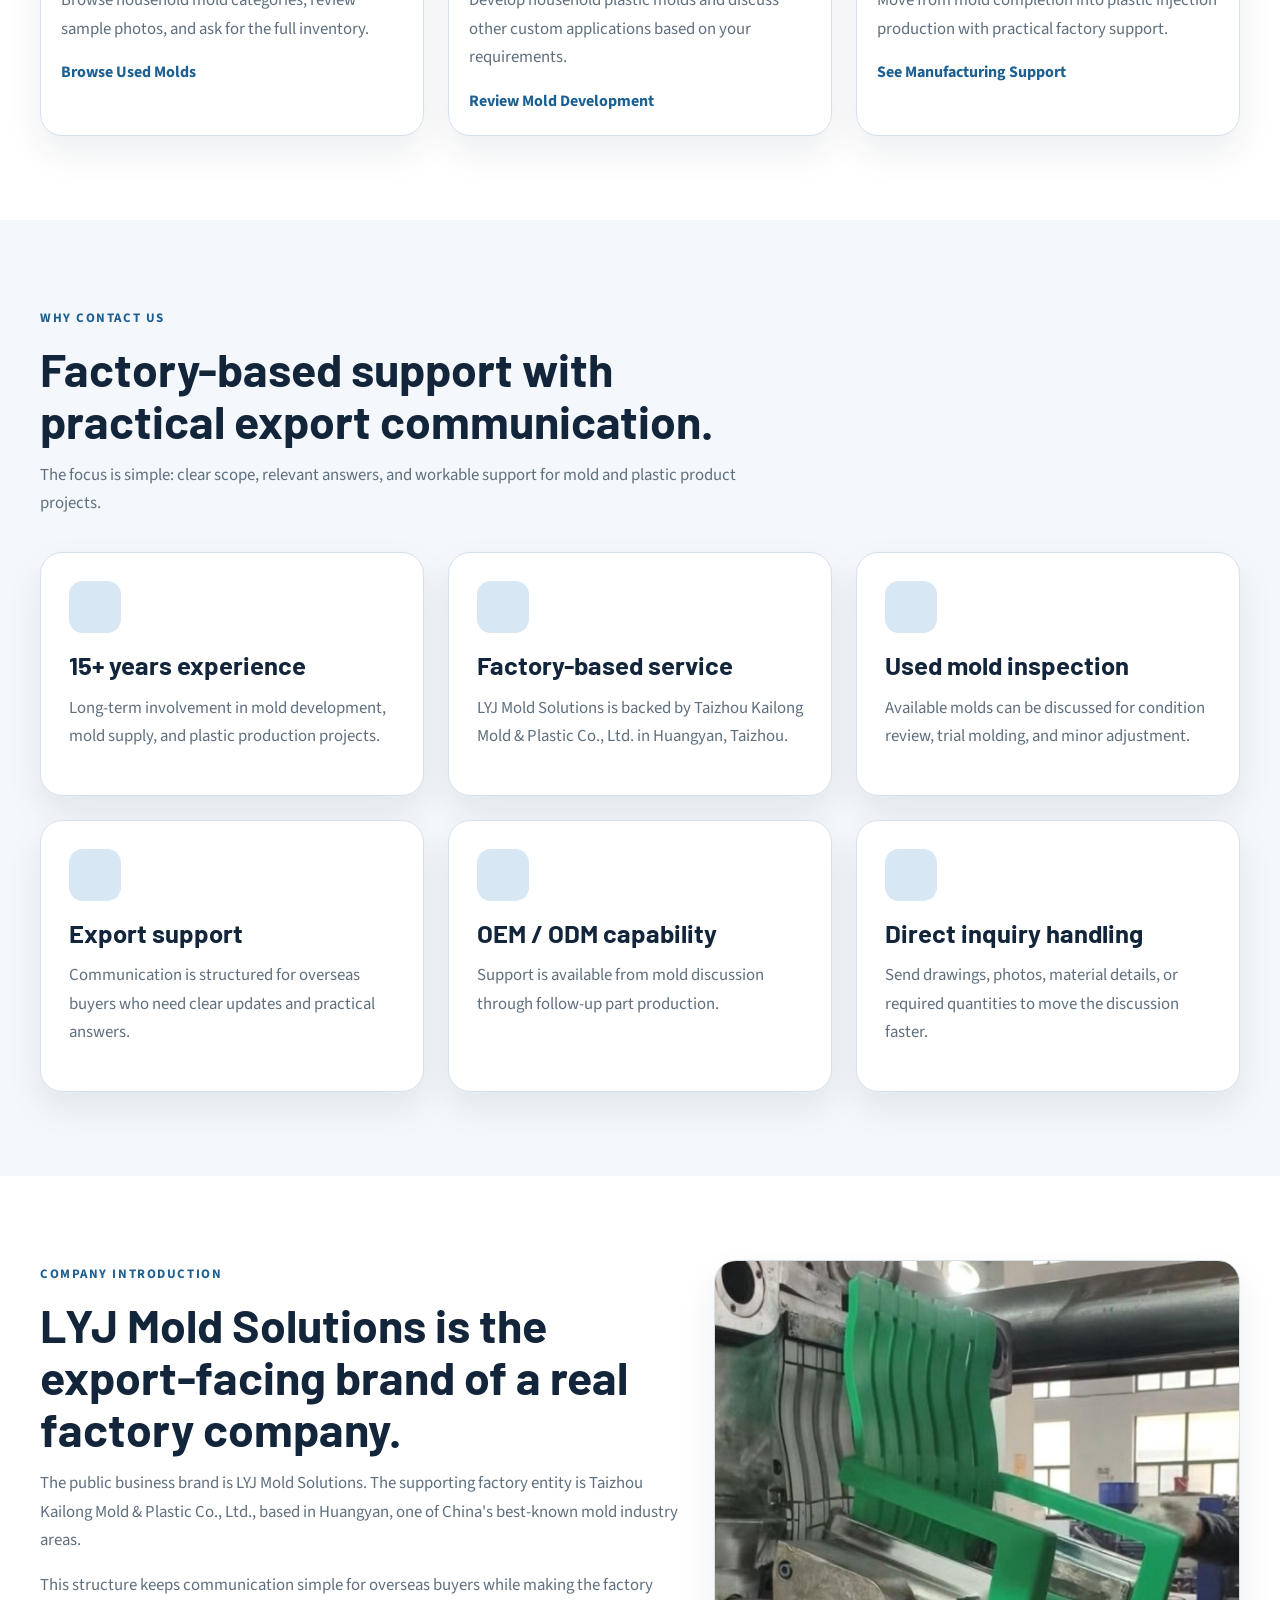
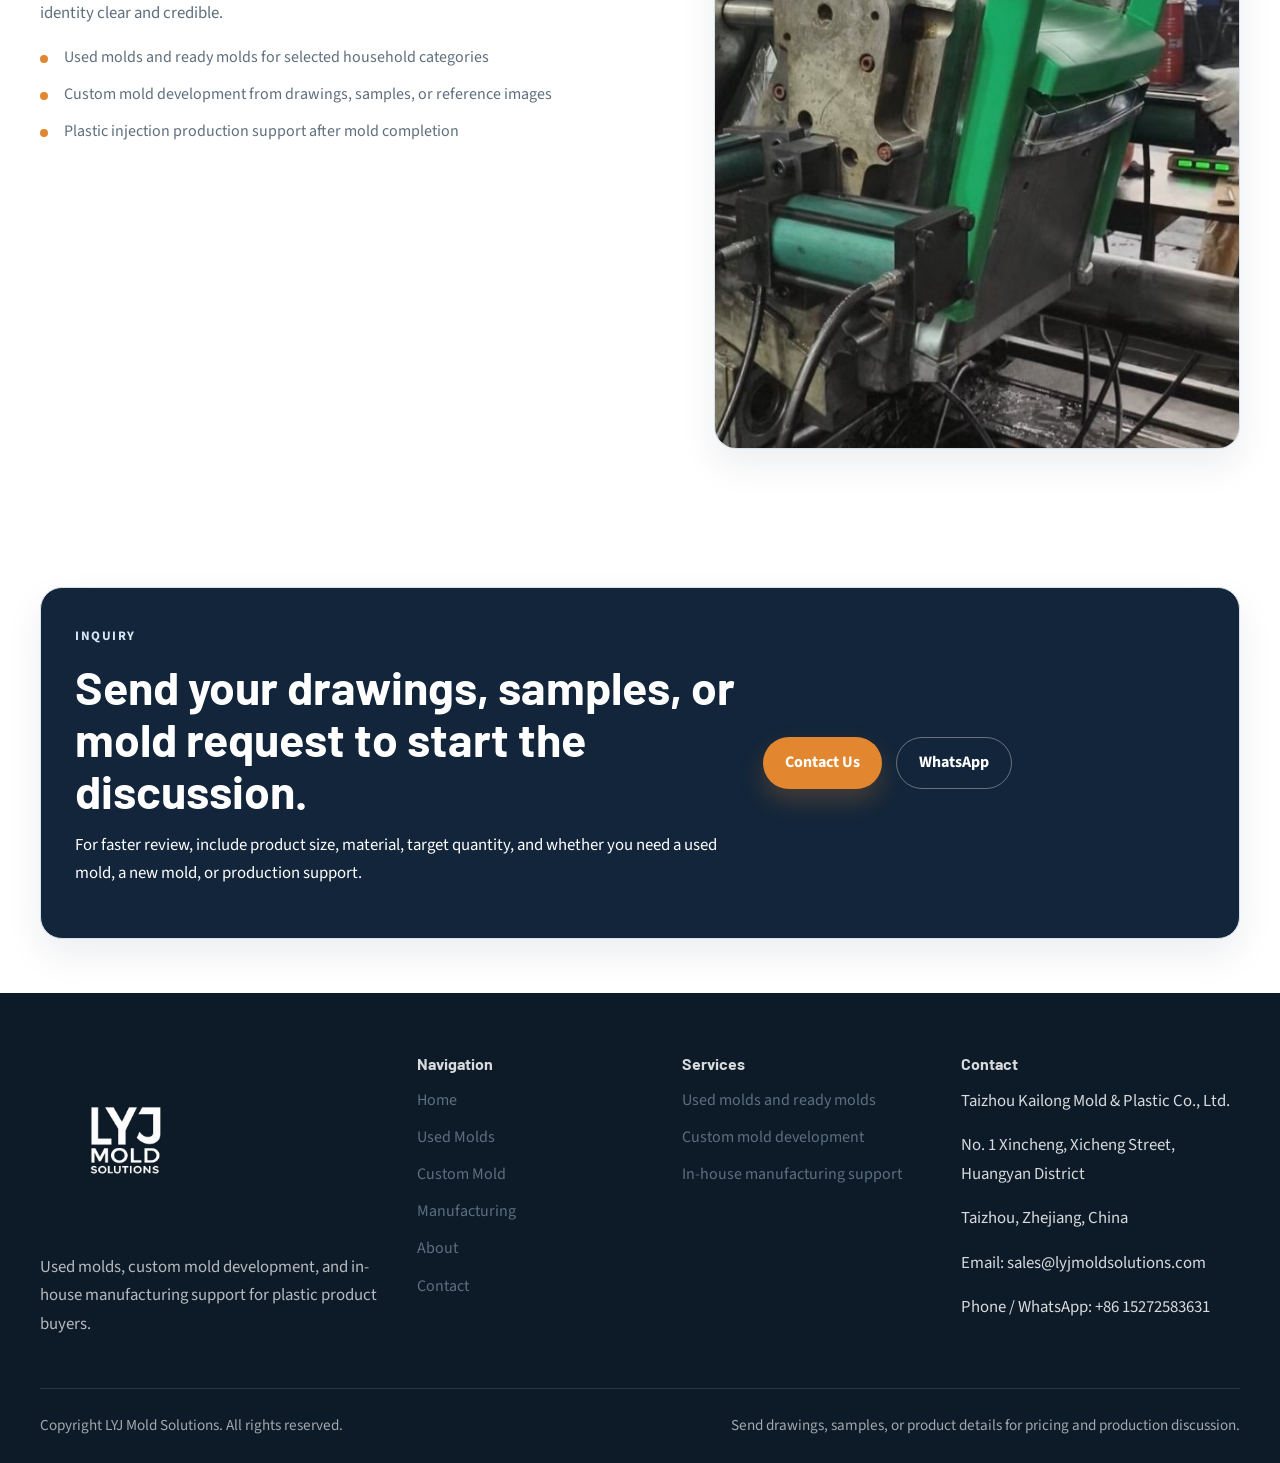
==== commit a8c6f005: "fix ver2.0" ====
--- a/index.html
+++ b/index.html
@@ -3,19 +3,22 @@
 <head>
 <meta charset="utf-8">
 <meta name="viewport" content="width=device-width, initial-scale=1.0">
-<meta name="description" content="LYJ Mold Solutions supplies used molds, custom injection mold development, and plastic injection manufacturing support for export buyers.">
-<link rel="icon" href="img/favicon.ico">
+<meta name="description" content="LYJ Mold Solutions supplies used molds, custom mold development, and in-house manufacturing support for plastic product buyers.">
+<link rel="icon" href="" data-site-favicon>
 <link rel="stylesheet" href="css/font-awesome.css">
 <link rel="stylesheet" href="css/site.css">
-<title>LYJ Mold Solutions | Used Molds, Custom Mold Development, Plastic Injection Manufacturing</title>
+<title>LYJ Mold Solutions | Used Molds, Custom Molds, and Manufacturing Support</title>
 </head>
 <body>
 <div class="site-shell">
   <header class="site-header">
     <div class="site-container site-header__inner">
-      <a class="brand" href="index.html">
-        <span class="brand__title" data-i18n="brand_title">LYJ Mold Solutions</span>
-        <span class="brand__subtitle" data-i18n="brand_subtitle">Taizhou Kailong Mold &amp; Plastic Co., Ltd.</span>
+      <a class="brand" href="index.html" aria-label="LYJ Mold Solutions">
+        <img class="brand__logo" data-site-logo-icon alt="LYJ Mold Solutions logo">
+        <span class="brand__content">
+          <span class="brand__title" data-i18n="brand_title">LYJ Mold Solutions</span>
+          <span class="brand__subtitle" data-i18n="brand_subtitle">Taizhou Kailong Mold &amp; Plastic Co., Ltd.</span>
+        </span>
       </a>
       <div class="header-actions">
         <button class="nav-toggle" type="button" data-nav-toggle aria-label="Toggle navigation">
@@ -44,16 +47,16 @@
   </header>
 
   <main>
-    <section class="hero hero--image">
+    <section class="hero hero--image" data-bg-asset="home/hero/home-hero-factory-h-1920x1080-01.jpg">
       <div class="site-container">
         <div class="hero-grid">
           <div class="hero-copy">
-            <span class="eyebrow" data-i18n="hero_eyebrow">Export-facing mold supplier in China</span>
-            <h1 data-i18n="hero_title">Used molds, custom mold development, and plastic injection manufacturing for practical B2B buyers.</h1>
-            <p data-i18n="hero_text">LYJ Mold Solutions helps importers, distributors, and OEM buyers source ready molds, develop new molds, and coordinate injection production with factory-based support from Huangyan, Taizhou.</p>
+            <span class="eyebrow" data-i18n="hero_eyebrow">Factory-Based Mold Supply</span>
+            <h1 data-i18n="hero_title">Used molds, custom molds, and production support from one factory team.</h1>
+            <p data-i18n="hero_text">LYJ Mold Solutions helps buyers source ready molds, develop new molds, and move into plastic injection production with direct support from Huangyan, Taizhou.</p>
             <div class="button-row">
               <a class="btn-main" href="used-molds.html" data-i18n="hero_cta_used">View Used Molds</a>
-              <a class="btn-secondary" href="custom-mold.html" data-i18n="hero_cta_quote">Request Custom Mold Quote</a>
+              <a class="btn-secondary" href="contact.html" data-i18n="hero_cta_quote">Request a Quote</a>
             </div>
             <div class="hero-stat-grid">
               <div class="hero-stat">
@@ -61,23 +64,23 @@
                 <span data-i18n="hero_stat_1_label">Years of mold and plastic project experience</span>
               </div>
               <div class="hero-stat">
-                <strong data-i18n="hero_stat_2_value">3</strong>
-                <span data-i18n="hero_stat_2_label">Clear business lines for buyers</span>
+                <strong data-i18n="hero_stat_2_value">Factory</strong>
+                <span data-i18n="hero_stat_2_label">Direct communication with a manufacturing team</span>
               </div>
               <div class="hero-stat">
                 <strong data-i18n="hero_stat_3_value">OEM / ODM</strong>
-                <span data-i18n="hero_stat_3_label">Support for development and production projects</span>
+                <span data-i18n="hero_stat_3_label">Support from development to production</span>
               </div>
             </div>
           </div>
           <aside class="hero-panel">
-            <span class="eyebrow" data-i18n="hero_panel_eyebrow">Factory-based support</span>
-            <h3 data-i18n="hero_panel_title">Built for buyers who need direct communication and practical project handling.</h3>
+            <span class="eyebrow" data-i18n="hero_panel_eyebrow">What We Do</span>
+            <h3 data-i18n="hero_panel_title">A clear service path for used molds, new molds, and plastic parts.</h3>
             <ul class="detail-list">
-              <li data-i18n="hero_panel_item_1">Used mold sourcing with inspection and renovation discussion</li>
-              <li data-i18n="hero_panel_item_2">Custom mold development from drawings, samples, or product concepts</li>
-              <li data-i18n="hero_panel_item_3">Injection manufacturing support after mold completion</li>
-              <li data-i18n="hero_panel_item_4">Professional inquiry handling by email and WhatsApp</li>
+              <li data-i18n="hero_panel_item_1">Used mold sourcing with inventory review and condition discussion</li>
+              <li data-i18n="hero_panel_item_2">Custom mold development based on drawings, samples, or reference photos</li>
+              <li data-i18n="hero_panel_item_3">In-house injection manufacturing support after mold completion</li>
+              <li data-i18n="hero_panel_item_4">Export-oriented communication by email and WhatsApp</li>
             </ul>
           </aside>
         </div>
@@ -87,28 +90,34 @@
     <section class="section">
       <div class="site-container">
         <div class="section-header">
-          <span class="eyebrow" data-i18n="entry_eyebrow">Business lines</span>
-          <h2 data-i18n="entry_title">Choose the service that matches your sourcing stage.</h2>
-          <p data-i18n="entry_text">The homepage works as a clean entry point so buyers can move directly into used molds, custom development, or production support without mixed messaging.</p>
+          <span class="eyebrow" data-i18n="entry_eyebrow">Services</span>
+          <h2 data-i18n="entry_title">Choose the service that fits your project.</h2>
+          <p data-i18n="entry_text">From ready molds to new mold development and part production, each business line has its own clear page and inquiry path.</p>
         </div>
         <div class="card-grid card-grid--three">
-          <article class="feature-card">
-            <div class="feature-card__icon"><i class="fa fa-cubes"></i></div>
-            <h3 data-i18n="entry_card_1_title">Used Molds</h3>
-            <p data-i18n="entry_card_1_text">Browse household product mold categories, review representative inventory, and request full lists, videos, and condition details.</p>
-            <a class="btn-text" href="used-molds.html" data-i18n="entry_card_1_link">Explore used mold categories</a>
-          </article>
-          <article class="feature-card">
-            <div class="feature-card__icon"><i class="fa fa-pencil-square-o"></i></div>
-            <h3 data-i18n="entry_card_2_title">Custom Mold Development</h3>
-            <p data-i18n="entry_card_2_text">Develop new molds for household products, automotive parts, electronic components, and other plastic applications.</p>
-            <a class="btn-text" href="custom-mold.html" data-i18n="entry_card_2_link">Review custom mold capability</a>
-          </article>
-          <article class="feature-card">
-            <div class="feature-card__icon"><i class="fa fa-industry"></i></div>
-            <h3 data-i18n="entry_card_3_title">Plastic Injection Manufacturing</h3>
-            <p data-i18n="entry_card_3_text">Coordinate mold follow-up, plastic part production, quality control, and OEM or ODM support for repeat orders.</p>
-            <a class="btn-text" href="manufacturing.html" data-i18n="entry_card_3_link">See manufacturing support</a>
+          <article class="gallery-card">
+            <img data-asset="home/sections/home-section-used-mold-card-h-900x600-01.jpg" alt="Used mold categories">
+            <div class="gallery-card__body">
+              <h3 data-i18n="entry_card_1_title">Used Molds</h3>
+              <p data-i18n="entry_card_1_text">Browse household mold categories, review sample photos, and ask for the full inventory.</p>
+              <a class="btn-text" href="used-molds.html" data-i18n="entry_card_1_link">Browse Used Molds</a>
+            </div>
+          </article>
+          <article class="gallery-card">
+            <img data-asset="home/sections/home-section-custom-mold-card-h-900x600-01.jpg" alt="Custom mold development">
+            <div class="gallery-card__body">
+              <h3 data-i18n="entry_card_2_title">Custom Mold Development</h3>
+              <p data-i18n="entry_card_2_text">Develop household plastic molds and discuss other custom applications based on your requirements.</p>
+              <a class="btn-text" href="custom-mold.html" data-i18n="entry_card_2_link">Review Mold Development</a>
+            </div>
+          </article>
+          <article class="gallery-card">
+            <img data-asset="home/sections/home-section-manufacturing-card-h-900x600-01.jpg" alt="Plastic injection manufacturing support">
+            <div class="gallery-card__body">
+              <h3 data-i18n="entry_card_3_title">Manufacturing</h3>
+              <p data-i18n="entry_card_3_text">Move from mold completion into plastic injection production with practical factory support.</p>
+              <a class="btn-text" href="manufacturing.html" data-i18n="entry_card_3_link">See Manufacturing Support</a>
+            </div>
           </article>
         </div>
       </div>
@@ -117,40 +126,40 @@
     <section class="section section-surface">
       <div class="site-container">
         <div class="section-header">
-          <span class="eyebrow" data-i18n="why_eyebrow">Why LYJ Mold Solutions</span>
-          <h2 data-i18n="why_title">A cleaner export-facing message backed by a real factory team.</h2>
-          <p data-i18n="why_text">The site now focuses on trust, capability, and inquiry conversion instead of old template filler. Buyers can quickly understand what the company does and how to start a project.</p>
+          <span class="eyebrow" data-i18n="why_eyebrow">Why Contact Us</span>
+          <h2 data-i18n="why_title">Factory-based support with practical export communication.</h2>
+          <p data-i18n="why_text">The focus is simple: clear scope, relevant answers, and workable support for mold and plastic product projects.</p>
         </div>
         <div class="card-grid card-grid--three">
           <article class="mini-card">
             <div class="mini-card__icon"><i class="fa fa-clock-o"></i></div>
             <h3 data-i18n="why_card_1_title">15+ years experience</h3>
-            <p data-i18n="why_card_1_text">Long-term involvement in mold design, mold production, and plastic project coordination.</p>
+            <p data-i18n="why_card_1_text">Long-term involvement in mold development, mold supply, and plastic production projects.</p>
           </article>
           <article class="mini-card">
             <div class="mini-card__icon"><i class="fa fa-building-o"></i></div>
-            <h3 data-i18n="why_card_2_title">Factory-based support</h3>
-            <p data-i18n="why_card_2_text">LYJ Mold Solutions is supported by Taizhou Kailong Mold &amp; Plastic Co., Ltd. in Huangyan, one of China’s best-known mold industry areas.</p>
+            <h3 data-i18n="why_card_2_title">Factory-based service</h3>
+            <p data-i18n="why_card_2_text">LYJ Mold Solutions is backed by Taizhou Kailong Mold &amp; Plastic Co., Ltd. in Huangyan, Taizhou.</p>
           </article>
           <article class="mini-card">
             <div class="mini-card__icon"><i class="fa fa-search"></i></div>
-            <h3 data-i18n="why_card_3_title">Used mold inspection and renovation</h3>
-            <p data-i18n="why_card_3_text">Available molds can be reviewed with trial, condition discussion, and minor modification planning where suitable.</p>
-          </article>
-          <article class="mini-card">
-            <div class="mini-card__icon"><i class="fa fa-ship"></i></div>
-            <h3 data-i18n="why_card_4_title">Export-oriented communication</h3>
-            <p data-i18n="why_card_4_text">The process is organized around inquiry clarity, quotation support, and practical overseas buyer communication.</p>
+            <h3 data-i18n="why_card_3_title">Used mold inspection</h3>
+            <p data-i18n="why_card_3_text">Available molds can be discussed for condition review, trial molding, and minor adjustment.</p>
+          </article>
+          <article class="mini-card">
+            <div class="mini-card__icon"><i class="fa fa-globe"></i></div>
+            <h3 data-i18n="why_card_4_title">Export support</h3>
+            <p data-i18n="why_card_4_text">Communication is structured for overseas buyers who need clear updates and practical answers.</p>
           </article>
           <article class="mini-card">
             <div class="mini-card__icon"><i class="fa fa-cogs"></i></div>
             <h3 data-i18n="why_card_5_title">OEM / ODM capability</h3>
-            <p data-i18n="why_card_5_text">Support is available from early product idea discussion through mold development and follow-up manufacturing.</p>
+            <p data-i18n="why_card_5_text">Support is available from mold discussion through follow-up part production.</p>
           </article>
           <article class="mini-card">
             <div class="mini-card__icon"><i class="fa fa-comments-o"></i></div>
             <h3 data-i18n="why_card_6_title">Direct inquiry handling</h3>
-            <p data-i18n="why_card_6_text">Send drawings, photos, product dimensions, materials, or target quantities to start the discussion faster.</p>
+            <p data-i18n="why_card_6_text">Send drawings, photos, material details, or required quantities to move the discussion faster.</p>
           </article>
         </div>
       </div>
@@ -160,18 +169,18 @@
       <div class="site-container">
         <div class="split-layout">
           <div>
-            <span class="eyebrow" data-i18n="intro_eyebrow">Company introduction</span>
-            <h2 data-i18n="intro_title">One export brand, one factory entity, one clearer story.</h2>
-            <p data-i18n="intro_text_1">LYJ Mold Solutions is the export-facing business brand used to communicate with overseas buyers. The manufacturing and development work is backed by Taizhou Kailong Mold &amp; Plastic Co., Ltd., located in Huangyan, Taizhou.</p>
-            <p data-i18n="intro_text_2">This structure helps buyers understand the commercial contact point while keeping the factory identity visible and credible. The result is a more professional presentation for used molds, new mold development, and plastic injection projects.</p>
+            <span class="eyebrow" data-i18n="intro_eyebrow">Company Introduction</span>
+            <h2 data-i18n="intro_title">LYJ Mold Solutions is the export-facing brand of a real factory company.</h2>
+            <p data-i18n="intro_text_1">The public business brand is LYJ Mold Solutions. The supporting factory entity is Taizhou Kailong Mold &amp; Plastic Co., Ltd., based in Huangyan, one of China's best-known mold industry areas.</p>
+            <p data-i18n="intro_text_2">This structure keeps communication simple for overseas buyers while making the factory identity clear and credible.</p>
             <ul class="check-list">
-              <li data-i18n="intro_item_1">Clear separation between ready molds, custom mold development, and production support</li>
-              <li data-i18n="intro_item_2">Business-oriented copy instead of template filler or social-media-style messaging</li>
-              <li data-i18n="intro_item_3">Simple bilingual support for English and Chinese visitors</li>
+              <li data-i18n="intro_item_1">Used molds and ready molds for selected household categories</li>
+              <li data-i18n="intro_item_2">Custom mold development from drawings, samples, or reference images</li>
+              <li data-i18n="intro_item_3">Plastic injection production support after mold completion</li>
             </ul>
           </div>
           <div class="media-panel">
-            <img src="img/service3.jpg" alt="LYJ Mold Solutions company overview">
+            <img data-asset="home/sections/home-section-production-process-v-600x900-01.jpg" alt="Factory-based mold and production support">
           </div>
         </div>
       </div>
@@ -181,14 +190,14 @@
       <div class="site-container">
         <div class="cta-band">
           <div>
-            <span class="eyebrow" data-i18n="cta_eyebrow">Inquiry CTA</span>
-            <h2 data-i18n="cta_title">Send your drawings, sample photos, or mold request to start the discussion.</h2>
-            <p data-i18n="cta_text">For faster review, include product size, material, cavity expectations, target quantity, and whether you need a used mold, a new mold, or finished injection parts.</p>
+            <span class="eyebrow" data-i18n="cta_eyebrow">Inquiry</span>
+            <h2 data-i18n="cta_title">Send your drawings, samples, or mold request to start the discussion.</h2>
+            <p data-i18n="cta_text">For faster review, include product size, material, target quantity, and whether you need a used mold, a new mold, or production support.</p>
           </div>
           <div>
             <div class="button-row">
-              <a class="btn-main" href="mailto:nyj579777@gmail.com" data-i18n="cta_email">Email for Inquiry</a>
-              <a class="btn-secondary" href="https://wa.me/8615272583631" target="_blank" rel="noopener" data-i18n="cta_whatsapp">WhatsApp Contact</a>
+              <a class="btn-main" data-contact-email-link href="" data-i18n="cta_email">Contact Us</a>
+              <a class="btn-secondary" data-contact-phone-link href="" target="_blank" rel="noopener" data-i18n="cta_whatsapp">WhatsApp</a>
             </div>
           </div>
         </div>
@@ -200,8 +209,8 @@
     <div class="site-container">
       <div class="footer-grid">
         <div class="footer-brand">
-          <h3 data-i18n="brand_title">LYJ Mold Solutions</h3>
-          <p data-i18n="footer_brand_text">Export-oriented mold and plastic production support for buyers looking for used molds, custom mold development, and injection manufacturing in China.</p>
+          <img class="footer-brand__logo" data-site-logo-white alt="LYJ Mold Solutions logo">
+          <p data-i18n="footer_brand_text">Used molds, custom mold development, and in-house manufacturing support for plastic product buyers.</p>
         </div>
         <div>
           <h4 data-i18n="footer_nav_title">Navigation</h4>
@@ -215,11 +224,11 @@
           </ul>
         </div>
         <div>
-          <h4 data-i18n="footer_scope_title">Business Scope</h4>
+          <h4 data-i18n="footer_scope_title">Services</h4>
           <ul class="footer-links">
             <li data-i18n="footer_scope_1">Used molds and ready molds</li>
-            <li data-i18n="footer_scope_2">Custom injection mold development</li>
-            <li data-i18n="footer_scope_3">Plastic injection manufacturing</li>
+            <li data-i18n="footer_scope_2">Custom mold development</li>
+            <li data-i18n="footer_scope_3">In-house manufacturing support</li>
           </ul>
         </div>
         <div>
@@ -227,146 +236,147 @@
           <p data-i18n="footer_company_name">Taizhou Kailong Mold &amp; Plastic Co., Ltd.</p>
           <p data-i18n="footer_address_line1">No. 1 Xincheng, Xicheng Street, Huangyan District</p>
           <p data-i18n="footer_address_line2">Taizhou, Zhejiang, China</p>
-          <p><span data-i18n="footer_email_label">Email</span>: <a href="mailto:nyj579777@gmail.com">nyj579777@gmail.com</a></p>
-          <p><span data-i18n="footer_phone_label">Phone / WhatsApp</span>: <a href="https://wa.me/8615272583631" target="_blank" rel="noopener">+86 15272583631</a></p>
+          <p><span data-i18n="footer_email_label">Email</span>: <a data-contact-email-link href=""><span data-contact-email-text></span></a></p>
+          <p><span data-i18n="footer_phone_label">Phone / WhatsApp</span>: <a data-contact-phone-link href="" target="_blank" rel="noopener"><span data-contact-phone-text></span></a></p>
         </div>
       </div>
       <div class="footer-bar">
-        <div data-i18n="footer_copy">© LYJ Mold Solutions. All rights reserved.</div>
-        <div data-i18n="footer_action_text">Send product photos, drawings, sample details, or required quantities by email or WhatsApp for a faster quotation.</div>
+        <div data-i18n="footer_copy">Copyright LYJ Mold Solutions. All rights reserved.</div>
+        <div data-i18n="footer_action_text">Send drawings, samples, or product details for pricing and production discussion.</div>
       </div>
     </div>
   </footer>
 </div>
 
+<script src="js/site-config.js"></script>
 <script>
 window.sitePage = "home";
 window.pageMeta = {
   en: {
-    title: "LYJ Mold Solutions | Used Molds, Custom Mold Development, Plastic Injection Manufacturing",
-    description: "LYJ Mold Solutions supplies used molds, custom injection mold development, and plastic injection manufacturing support for export buyers."
+    title: "LYJ Mold Solutions | Used Molds, Custom Molds, and Manufacturing Support",
+    description: "LYJ Mold Solutions supplies used molds, custom mold development, and in-house manufacturing support for plastic product buyers."
   },
   zh: {
-    title: "LYJ Mold Solutions | 二手模具、定制模具开发与注塑生产",
-    description: "LYJ Mold Solutions 面向出口客户提供二手模具、定制注塑模具开发与塑料注塑生产支持。"
+    title: "LYJ Mold Solutions | 二手模具、定制模具与生产支持",
+    description: "LYJ Mold Solutions 提供二手模具、定制模具开发和厂内生产支持。"
   }
 };
 window.pageTranslations = {
   en: {
-    hero_eyebrow: "Export-facing mold supplier in China",
-    hero_title: "Used molds, custom mold development, and plastic injection manufacturing for practical B2B buyers.",
-    hero_text: "LYJ Mold Solutions helps importers, distributors, and OEM buyers source ready molds, develop new molds, and coordinate injection production with factory-based support from Huangyan, Taizhou.",
+    hero_eyebrow: "Factory-Based Mold Supply",
+    hero_title: "Used molds, custom molds, and production support from one factory team.",
+    hero_text: "LYJ Mold Solutions helps buyers source ready molds, develop new molds, and move into plastic injection production with direct support from Huangyan, Taizhou.",
     hero_cta_used: "View Used Molds",
-    hero_cta_quote: "Request Custom Mold Quote",
+    hero_cta_quote: "Request a Quote",
     hero_stat_1_value: "15+",
     hero_stat_1_label: "Years of mold and plastic project experience",
-    hero_stat_2_value: "3",
-    hero_stat_2_label: "Clear business lines for buyers",
+    hero_stat_2_value: "Factory",
+    hero_stat_2_label: "Direct communication with a manufacturing team",
     hero_stat_3_value: "OEM / ODM",
-    hero_stat_3_label: "Support for development and production projects",
-    hero_panel_eyebrow: "Factory-based support",
-    hero_panel_title: "Built for buyers who need direct communication and practical project handling.",
-    hero_panel_item_1: "Used mold sourcing with inspection and renovation discussion",
-    hero_panel_item_2: "Custom mold development from drawings, samples, or product concepts",
-    hero_panel_item_3: "Injection manufacturing support after mold completion",
-    hero_panel_item_4: "Professional inquiry handling by email and WhatsApp",
-    entry_eyebrow: "Business lines",
-    entry_title: "Choose the service that matches your sourcing stage.",
-    entry_text: "The homepage works as a clean entry point so buyers can move directly into used molds, custom development, or production support without mixed messaging.",
+    hero_stat_3_label: "Support from development to production",
+    hero_panel_eyebrow: "What We Do",
+    hero_panel_title: "A clear service path for used molds, new molds, and plastic parts.",
+    hero_panel_item_1: "Used mold sourcing with inventory review and condition discussion",
+    hero_panel_item_2: "Custom mold development based on drawings, samples, or reference photos",
+    hero_panel_item_3: "In-house injection manufacturing support after mold completion",
+    hero_panel_item_4: "Export-oriented communication by email and WhatsApp",
+    entry_eyebrow: "Services",
+    entry_title: "Choose the service that fits your project.",
+    entry_text: "From ready molds to new mold development and part production, each business line has its own clear page and inquiry path.",
     entry_card_1_title: "Used Molds",
-    entry_card_1_text: "Browse household product mold categories, review representative inventory, and request full lists, videos, and condition details.",
-    entry_card_1_link: "Explore used mold categories",
+    entry_card_1_text: "Browse household mold categories, review sample photos, and ask for the full inventory.",
+    entry_card_1_link: "Browse Used Molds",
     entry_card_2_title: "Custom Mold Development",
-    entry_card_2_text: "Develop new molds for household products, automotive parts, electronic components, and other plastic applications.",
-    entry_card_2_link: "Review custom mold capability",
-    entry_card_3_title: "Plastic Injection Manufacturing",
-    entry_card_3_text: "Coordinate mold follow-up, plastic part production, quality control, and OEM or ODM support for repeat orders.",
-    entry_card_3_link: "See manufacturing support",
-    why_eyebrow: "Why LYJ Mold Solutions",
-    why_title: "A cleaner export-facing message backed by a real factory team.",
-    why_text: "The site now focuses on trust, capability, and inquiry conversion instead of old template filler. Buyers can quickly understand what the company does and how to start a project.",
+    entry_card_2_text: "Develop household plastic molds and discuss other custom applications based on your requirements.",
+    entry_card_2_link: "Review Mold Development",
+    entry_card_3_title: "Manufacturing",
+    entry_card_3_text: "Move from mold completion into plastic injection production with practical factory support.",
+    entry_card_3_link: "See Manufacturing Support",
+    why_eyebrow: "Why Contact Us",
+    why_title: "Factory-based support with practical export communication.",
+    why_text: "The focus is simple: clear scope, relevant answers, and workable support for mold and plastic product projects.",
     why_card_1_title: "15+ years experience",
-    why_card_1_text: "Long-term involvement in mold design, mold production, and plastic project coordination.",
-    why_card_2_title: "Factory-based support",
-    why_card_2_text: "LYJ Mold Solutions is supported by Taizhou Kailong Mold & Plastic Co., Ltd. in Huangyan, one of China’s best-known mold industry areas.",
-    why_card_3_title: "Used mold inspection and renovation",
-    why_card_3_text: "Available molds can be reviewed with trial, condition discussion, and minor modification planning where suitable.",
-    why_card_4_title: "Export-oriented communication",
-    why_card_4_text: "The process is organized around inquiry clarity, quotation support, and practical overseas buyer communication.",
+    why_card_1_text: "Long-term involvement in mold development, mold supply, and plastic production projects.",
+    why_card_2_title: "Factory-based service",
+    why_card_2_text: "LYJ Mold Solutions is backed by Taizhou Kailong Mold & Plastic Co., Ltd. in Huangyan, Taizhou.",
+    why_card_3_title: "Used mold inspection",
+    why_card_3_text: "Available molds can be discussed for condition review, trial molding, and minor adjustment.",
+    why_card_4_title: "Export support",
+    why_card_4_text: "Communication is structured for overseas buyers who need clear updates and practical answers.",
     why_card_5_title: "OEM / ODM capability",
-    why_card_5_text: "Support is available from early product idea discussion through mold development and follow-up manufacturing.",
+    why_card_5_text: "Support is available from mold discussion through follow-up part production.",
     why_card_6_title: "Direct inquiry handling",
-    why_card_6_text: "Send drawings, photos, product dimensions, materials, or target quantities to start the discussion faster.",
-    intro_eyebrow: "Company introduction",
-    intro_title: "One export brand, one factory entity, one clearer story.",
-    intro_text_1: "LYJ Mold Solutions is the export-facing business brand used to communicate with overseas buyers. The manufacturing and development work is backed by Taizhou Kailong Mold & Plastic Co., Ltd., located in Huangyan, Taizhou.",
-    intro_text_2: "This structure helps buyers understand the commercial contact point while keeping the factory identity visible and credible. The result is a more professional presentation for used molds, new mold development, and plastic injection projects.",
-    intro_item_1: "Clear separation between ready molds, custom mold development, and production support",
-    intro_item_2: "Business-oriented copy instead of template filler or social-media-style messaging",
-    intro_item_3: "Simple bilingual support for English and Chinese visitors",
-    cta_eyebrow: "Inquiry CTA",
-    cta_title: "Send your drawings, sample photos, or mold request to start the discussion.",
-    cta_text: "For faster review, include product size, material, cavity expectations, target quantity, and whether you need a used mold, a new mold, or finished injection parts.",
-    cta_email: "Email for Inquiry",
-    cta_whatsapp: "WhatsApp Contact"
+    why_card_6_text: "Send drawings, photos, material details, or required quantities to move the discussion faster.",
+    intro_eyebrow: "Company Introduction",
+    intro_title: "LYJ Mold Solutions is the export-facing brand of a real factory company.",
+    intro_text_1: "The public business brand is LYJ Mold Solutions. The supporting factory entity is Taizhou Kailong Mold & Plastic Co., Ltd., based in Huangyan, one of China's best-known mold industry areas.",
+    intro_text_2: "This structure keeps communication simple for overseas buyers while making the factory identity clear and credible.",
+    intro_item_1: "Used molds and ready molds for selected household categories",
+    intro_item_2: "Custom mold development from drawings, samples, or reference images",
+    intro_item_3: "Plastic injection production support after mold completion",
+    cta_eyebrow: "Inquiry",
+    cta_title: "Send your drawings, samples, or mold request to start the discussion.",
+    cta_text: "For faster review, include product size, material, target quantity, and whether you need a used mold, a new mold, or production support.",
+    cta_email: "Contact Us",
+    cta_whatsapp: "WhatsApp"
   },
   zh: {
-    hero_eyebrow: "中国出口型模具供应商",
-    hero_title: "面向务实型 B2B 买家的二手模具、定制模具开发与塑料注塑生产支持。",
-    hero_text: "LYJ Mold Solutions 帮助进口商、分销商和 OEM 买家采购现成模具、开发新模具，并依托台州黄岩的工厂团队协调后续注塑生产。",
+    hero_eyebrow: "工厂型模具供应",
+    hero_title: "一个工厂团队，支持二手模具、定制模具和生产配套。",
+    hero_text: "LYJ Mold Solutions 面向海外买家提供现成模具采购、新模具开发和注塑生产支持，工厂位于台州黄岩。",
     hero_cta_used: "查看二手模具",
-    hero_cta_quote: "申请定制模具报价",
+    hero_cta_quote: "申请报价",
     hero_stat_1_value: "15+",
     hero_stat_1_label: "模具与塑料项目经验",
-    hero_stat_2_value: "3",
-    hero_stat_2_label: "清晰业务线",
+    hero_stat_2_value: "工厂",
+    hero_stat_2_label: "直接对接制造团队",
     hero_stat_3_value: "OEM / ODM",
-    hero_stat_3_label: "支持开发与量产项目",
-    hero_panel_eyebrow: "工厂支持",
-    hero_panel_title: "适合需要直接沟通和务实推进项目的海外客户。",
-    hero_panel_item_1: "二手模具采购支持，可讨论检测与翻新",
-    hero_panel_item_2: "支持根据图纸、样品或产品概念开发新模具",
-    hero_panel_item_3: "模具完成后可衔接注塑生产支持",
-    hero_panel_item_4: "通过邮箱与 WhatsApp 进行专业询盘沟通",
-    entry_eyebrow: "业务入口",
-    entry_title: "根据采购阶段选择对应服务。",
-    entry_text: "首页作为清晰的业务入口，帮助客户直接进入二手模具、定制模具开发或生产支持，而不是把多条业务线混在一起。",
+    hero_stat_3_label: "支持从开发到生产",
+    hero_panel_eyebrow: "服务内容",
+    hero_panel_title: "围绕二手模具、新模具和塑料制品的清晰服务路径。",
+    hero_panel_item_1: "二手模具库存查看与模具状态沟通",
+    hero_panel_item_2: "根据图纸、样品或参考图开发定制模具",
+    hero_panel_item_3: "模具完成后可衔接厂内注塑生产",
+    hero_panel_item_4: "通过邮箱和 WhatsApp 进行外贸沟通",
+    entry_eyebrow: "服务",
+    entry_title: "选择适合您项目的业务方向。",
+    entry_text: "无论是现成模具、新模具开发还是后续注塑生产，每条业务线都有清晰的页面和询盘入口。",
     entry_card_1_title: "二手模具",
-    entry_card_1_text: "查看家居用品模具分类、代表性库存，并索取完整清单、视频与模具状态信息。",
-    entry_card_1_link: "浏览二手模具分类",
+    entry_card_1_text: "查看家居类模具分类、样品图片，并索取完整库存资料。",
+    entry_card_1_link: "浏览二手模具",
     entry_card_2_title: "定制模具开发",
-    entry_card_2_text: "支持家居用品、汽车配件、电子零件及其他塑料产品的定制模具开发。",
-    entry_card_2_link: "查看定制模具能力",
-    entry_card_3_title: "塑料注塑生产",
-    entry_card_3_text: "支持模具后续跟进、塑料件生产、质量控制以及 OEM / ODM 订单协作。",
-    entry_card_3_link: "了解生产支持",
-    why_eyebrow: "为什么选择 LYJ Mold Solutions",
-    why_title: "更清晰的出口型表达，背后是实际工厂能力。",
-    why_text: "网站重点转向信任、能力和询盘转化，不再使用旧模板中的无效装饰内容，让买家更快理解公司能做什么、如何开始项目。",
+    entry_card_2_text: "以家居塑料产品为主，也可按需求讨论其他定制项目。",
+    entry_card_2_link: "查看开发能力",
+    entry_card_3_title: "生产支持",
+    entry_card_3_text: "模具完成后，可继续衔接注塑生产与后续配套。",
+    entry_card_3_link: "查看生产能力",
+    why_eyebrow: "为什么联系我们",
+    why_title: "工厂基础支持，沟通方式更适合出口项目。",
+    why_text: "重点很明确：范围清楚、回复直接、为模具和塑料产品项目提供可执行支持。",
     why_card_1_title: "15年以上经验",
-    why_card_1_text: "长期参与模具设计、模具制造和塑料项目协同。",
-    why_card_2_title: "工厂基础支持",
-    why_card_2_text: "LYJ Mold Solutions 由位于黄岩的台州凯隆模具塑料有限公司提供实际工厂支持，黄岩也是中国知名模具产业区域。",
-    why_card_3_title: "二手模具检测与翻新",
-    why_card_3_text: "可根据模具情况讨论试模、状态评估与轻度修改方案。",
-    why_card_4_title: "出口沟通导向",
-    why_card_4_text: "整体流程强调询盘清晰、报价支持和海外买家实际沟通效率。",
+    why_card_1_text: "长期参与模具开发、模具供应和塑料生产项目。",
+    why_card_2_title: "工厂型服务",
+    why_card_2_text: "LYJ Mold Solutions 由位于台州黄岩的台州凯隆模具塑料有限公司提供支持。",
+    why_card_3_title: "二手模具检视",
+    why_card_3_text: "可沟通模具状态、试模安排和轻度调整需求。",
+    why_card_4_title: "出口沟通支持",
+    why_card_4_text: "沟通方式更适合需要明确更新和有效答复的海外买家。",
     why_card_5_title: "OEM / ODM 能力",
-    why_card_5_text: "可从前期产品讨论延伸到模具开发及后续生产支持。",
-    why_card_6_title: "直接询盘处理",
-    why_card_6_text: "欢迎发送图纸、图片、产品尺寸、材料或目标数量，以便更快展开讨论。",
+    why_card_5_text: "可从模具讨论延伸到后续产品生产。",
+    why_card_6_title: "直接处理询盘",
+    why_card_6_text: "欢迎发送图纸、图片、材料信息和目标数量，便于更快展开讨论。",
     intro_eyebrow: "公司介绍",
-    intro_title: "一个出口品牌，一个工厂实体，一条更清晰的业务主线。",
-    intro_text_1: "LYJ Mold Solutions 是面向海外客户沟通的业务品牌，实际制造与开发工作由位于台州黄岩的台州凯隆模具塑料有限公司提供支持。",
-    intro_text_2: "这样的结构既保留了外贸沟通入口，也清楚展示了工厂实体身份，让二手模具、新模具开发和注塑项目呈现得更专业可信。",
-    intro_item_1: "清楚区分现成模具、定制开发和生产支持",
-    intro_item_2: "采用商务化表达，而不是模板化或过度个人化文案",
-    intro_item_3: "保留简洁可维护的中英文切换支持",
-    cta_eyebrow: "询盘入口",
-    cta_title: "发送图纸、样品图片或模具需求，直接开始沟通。",
-    cta_text: "为便于更快评估，请尽量提供产品尺寸、材料、腔数需求、目标数量，以及您需要的是二手模具、新模具还是成品注塑件。",
-    cta_email: "邮件询盘",
-    cta_whatsapp: "WhatsApp 联系"
+    intro_title: "LYJ Mold Solutions 是工厂对外沟通使用的业务品牌。",
+    intro_text_1: "对外业务品牌为 LYJ Mold Solutions，背后工厂实体为台州凯隆模具塑料有限公司，位于中国知名模具产业区黄岩。",
+    intro_text_2: "这种结构便于海外客户理解沟通窗口，同时也让工厂背景保持清晰可信。",
+    intro_item_1: "针对部分家居品类提供二手模具和现成模具",
+    intro_item_2: "可根据图纸、样品或参考图开发定制模具",
+    intro_item_3: "模具完成后可继续提供注塑生产支持",
+    cta_eyebrow: "询盘",
+    cta_title: "发送图纸、样品或模具需求，直接开始沟通。",
+    cta_text: "为便于更快评估，请尽量提供产品尺寸、材料、目标数量，以及您需要的是二手模具、新模具还是生产支持。",
+    cta_email: "联系我们",
+    cta_whatsapp: "WhatsApp"
   }
 };
 </script>
--- a/css/site.css
+++ b/css/site.css
@@ -2,22 +2,23 @@
 
 :root {
   --bg: #ffffff;
-  --surface: #f5f7fa;
-  --surface-strong: #e9eef4;
-  --border: #d7dee7;
-  --text: #1d2a36;
-  --muted: #5c6b78;
-  --heading: #102235;
-  --accent: #1d5f92;
-  --accent-dark: #15466b;
-  --accent-soft: #d9e7f3;
-  --warning: #d67a1f;
-  --shadow: 0 16px 36px rgba(16, 34, 53, 0.08);
+  --surface: #f4f7fb;
+  --surface-strong: #e7edf4;
+  --border: #d8e0e9;
+  --text: #233241;
+  --muted: #5f6f7d;
+  --heading: #12253a;
+  --accent: #1c5f92;
+  --accent-dark: #15476e;
+  --accent-soft: #d7e7f4;
+  --cta: #e2872f;
+  --cta-dark: #c66f1d;
+  --shadow: 0 16px 36px rgba(18, 37, 58, 0.08);
   --radius-lg: 22px;
   --radius-md: 16px;
   --radius-sm: 10px;
   --container: 1200px;
-  --section-space: 82px;
+  --section-space: 84px;
 }
 
 *,
@@ -76,7 +77,7 @@
 }
 
 .section-header {
-  max-width: 700px;
+  max-width: 720px;
   margin-bottom: 34px;
 }
 
@@ -97,25 +98,25 @@
   margin: 0 0 14px;
   font-family: "Barlow", "Segoe UI", sans-serif;
   color: var(--heading);
-  line-height: 1.15;
+  line-height: 1.12;
 }
 
 h1 {
-  font-size: clamp(2.5rem, 5vw, 4.4rem);
+  font-size: clamp(2.5rem, 5vw, 4.2rem);
 }
 
 h2 {
-  font-size: clamp(2rem, 4vw, 3rem);
+  font-size: clamp(2rem, 4vw, 2.9rem);
 }
 
 h3 {
-  font-size: clamp(1.35rem, 2vw, 1.8rem);
+  font-size: clamp(1.3rem, 2vw, 1.75rem);
 }
 
 p {
   margin: 0 0 16px;
   color: var(--muted);
-  font-size: 1.06rem;
+  font-size: 1.05rem;
 }
 
 ul,
@@ -130,7 +131,7 @@
   top: 0;
   z-index: 40;
   background: rgba(255, 255, 255, 0.96);
-  border-bottom: 1px solid rgba(16, 34, 53, 0.08);
+  border-bottom: 1px solid rgba(18, 37, 58, 0.08);
   backdrop-filter: blur(12px);
 }
 
@@ -139,10 +140,24 @@
   align-items: center;
   justify-content: space-between;
   gap: 24px;
-  padding: 18px 0;
+  padding: 16px 0;
 }
 
 .brand {
+  display: inline-flex;
+  align-items: center;
+  gap: 14px;
+  min-width: 0;
+}
+
+.brand__logo {
+  width: 48px;
+  height: 48px;
+  object-fit: contain;
+  flex: 0 0 auto;
+}
+
+.brand__content {
   display: flex;
   flex-direction: column;
   gap: 4px;
@@ -152,7 +167,7 @@
 .brand__title {
   font-family: "Barlow", "Segoe UI", sans-serif;
   color: var(--heading);
-  font-size: 1.35rem;
+  font-size: 1.3rem;
   font-weight: 700;
   letter-spacing: 0.02em;
 }
@@ -271,17 +286,17 @@
   padding: 0 22px;
   border-radius: 999px;
   font-weight: 700;
-  transition: transform 0.18s ease, box-shadow 0.18s ease, background 0.18s ease, color 0.18s ease;
+  transition: transform 0.18s ease, box-shadow 0.18s ease, background 0.18s ease, color 0.18s ease, border-color 0.18s ease;
 }
 
 .btn-main {
-  background: var(--accent);
+  background: var(--cta);
   color: #fff;
-  box-shadow: 0 12px 24px rgba(29, 95, 146, 0.2);
+  box-shadow: 0 12px 24px rgba(226, 135, 47, 0.24);
 }
 
 .btn-main:hover {
-  background: var(--accent-dark);
+  background: var(--cta-dark);
   color: #fff;
   transform: translateY(-1px);
 }
@@ -298,39 +313,54 @@
 }
 
 .btn-text {
-  padding-left: 0;
-  padding-right: 0;
   min-height: auto;
+  padding: 0;
   color: var(--accent);
 }
 
+.hero,
+.page-hero {
+  position: relative;
+  background-position: center;
+  background-size: cover;
+  background-repeat: no-repeat;
+}
+
 .hero {
-  padding: 90px 0 82px;
-  border-bottom: 1px solid rgba(16, 34, 53, 0.08);
-}
-
-.hero--image {
-  position: relative;
-  background: url("../img/slides/2.jpg") center/cover no-repeat;
+  padding: 92px 0 82px;
+  border-bottom: 1px solid rgba(18, 37, 58, 0.08);
+}
+
+.hero--image,
+.page-hero--image {
   color: #fff;
-}
-
-.hero--image::before {
+  background-color: #12253a;
+}
+
+.hero--image::before,
+.page-hero--image::before {
   content: "";
   position: absolute;
   inset: 0;
-  background: rgba(16, 34, 53, 0.58);
-}
-
-.hero--image > .site-container {
+  background: rgba(18, 37, 58, 0.62);
+}
+
+.hero--image > .site-container,
+.page-hero--image > .site-container {
   position: relative;
   z-index: 1;
 }
 
 .hero--image h1,
+.hero--image h2,
+.hero--image h3,
 .hero--image p,
 .hero--image .hero-stat strong,
-.hero--image .hero-stat span {
+.hero--image .hero-stat span,
+.page-hero--image h1,
+.page-hero--image h2,
+.page-hero--image h3,
+.page-hero--image p {
   color: #fff;
 }
 
@@ -343,21 +373,27 @@
 
 .hero-copy p {
   max-width: 660px;
-  font-size: 1.15rem;
-}
-
-.hero-panel {
+  font-size: 1.12rem;
+}
+
+.hero-panel,
+.page-hero__card {
   padding: 28px;
   border-radius: var(--radius-lg);
   background: rgba(255, 255, 255, 0.94);
   color: var(--text);
   box-shadow: var(--shadow);
-}
-
-.hero--image .hero-panel p,
-.hero--image .hero-panel li,
-.hero--image .hero-panel strong,
-.hero--image .hero-panel h3 {
+  border: 1px solid rgba(255, 255, 255, 0.16);
+}
+
+.hero-panel p,
+.hero-panel li,
+.hero-panel strong,
+.hero-panel h3,
+.page-hero__card p,
+.page-hero__card li,
+.page-hero__card strong,
+.page-hero__card h3 {
   color: var(--text);
 }
 
@@ -370,7 +406,7 @@
 
 .hero-stat {
   padding: 18px;
-  border: 1px solid rgba(255, 255, 255, 0.18);
+  border: 1px solid rgba(255, 255, 255, 0.16);
   border-radius: var(--radius-md);
   background: rgba(255, 255, 255, 0.08);
 }
@@ -379,36 +415,28 @@
   display: block;
   margin-bottom: 4px;
   font-family: "Barlow", "Segoe UI", sans-serif;
-  font-size: 1.55rem;
+  font-size: 1.5rem;
 }
 
 .hero-stat span {
-  font-size: 0.95rem;
+  font-size: 0.94rem;
 }
 
 .page-hero {
-  padding: 78px 0 58px;
-  background: var(--surface);
-  border-bottom: 1px solid rgba(16, 34, 53, 0.08);
+  padding: 82px 0 64px;
+  border-bottom: 1px solid rgba(18, 37, 58, 0.08);
+}
+
+.page-hero--image .eyebrow,
+.hero--image .eyebrow {
+  color: #d7e7f4;
 }
 
 .page-hero__layout {
   display: grid;
-  grid-template-columns: minmax(0, 1.15fr) minmax(300px, 0.85fr);
+  grid-template-columns: minmax(0, 1.15fr) minmax(320px, 0.85fr);
   gap: 38px;
   align-items: end;
-}
-
-.page-hero__card {
-  padding: 28px;
-  border: 1px solid var(--border);
-  border-radius: var(--radius-lg);
-  background: #fff;
-  box-shadow: var(--shadow);
-}
-
-.page-hero__card ul {
-  margin-top: 14px;
 }
 
 .card-grid {
@@ -508,18 +536,18 @@
   width: 8px;
   height: 8px;
   border-radius: 50%;
-  background: var(--warning);
+  background: var(--cta);
 }
 
 .split-layout {
   display: grid;
-  grid-template-columns: minmax(0, 1.1fr) minmax(300px, 0.9fr);
+  grid-template-columns: minmax(0, 1.1fr) minmax(320px, 0.9fr);
   gap: 30px;
   align-items: start;
 }
 
 .split-layout--reverse {
-  grid-template-columns: minmax(300px, 0.9fr) minmax(0, 1.1fr);
+  grid-template-columns: minmax(320px, 0.9fr) minmax(0, 1.1fr);
 }
 
 .media-panel {
@@ -527,6 +555,7 @@
   border-radius: var(--radius-lg);
   border: 1px solid var(--border);
   box-shadow: var(--shadow);
+  background: #fff;
 }
 
 .media-panel img {
@@ -554,7 +583,7 @@
   margin-bottom: 6px;
   font-family: "Barlow", "Segoe UI", sans-serif;
   color: var(--heading);
-  font-size: 1.9rem;
+  font-size: 1.8rem;
 }
 
 .filters {
@@ -598,8 +627,9 @@
 }
 
 .category-count {
-  color: var(--accent);
+  color: var(--cta);
   font-weight: 700;
+  font-size: 0.95rem;
 }
 
 .category-thumbs {
@@ -660,13 +690,17 @@
   gap: 24px;
   align-items: center;
   padding: 34px;
-  background: #102235;
+  background: #12253a;
 }
 
 .cta-band h2,
 .cta-band p,
 .cta-band li {
   color: #fff;
+}
+
+.cta-band .eyebrow {
+  color: #d7e7f4;
 }
 
 .cta-band .btn-secondary {
@@ -698,6 +732,11 @@
   display: grid;
   grid-template-columns: 1.25fr 0.85fr 0.9fr 1fr;
   gap: 28px;
+}
+
+.footer-brand__logo {
+  width: 180px;
+  margin-bottom: 18px;
 }
 
 .footer-brand p {
@@ -726,9 +765,9 @@
 
 .note-box {
   padding: 20px 22px;
-  border-left: 4px solid var(--warning);
+  border-left: 4px solid var(--cta);
   border-radius: 0 var(--radius-md) var(--radius-md) 0;
-  background: #fff9f1;
+  background: #fff7ee;
   color: #6d542f;
 }
 
@@ -807,7 +846,7 @@
   }
 
   .hero {
-    padding: 70px 0 64px;
+    padding: 74px 0 64px;
   }
 
   .hero-stat-grid,
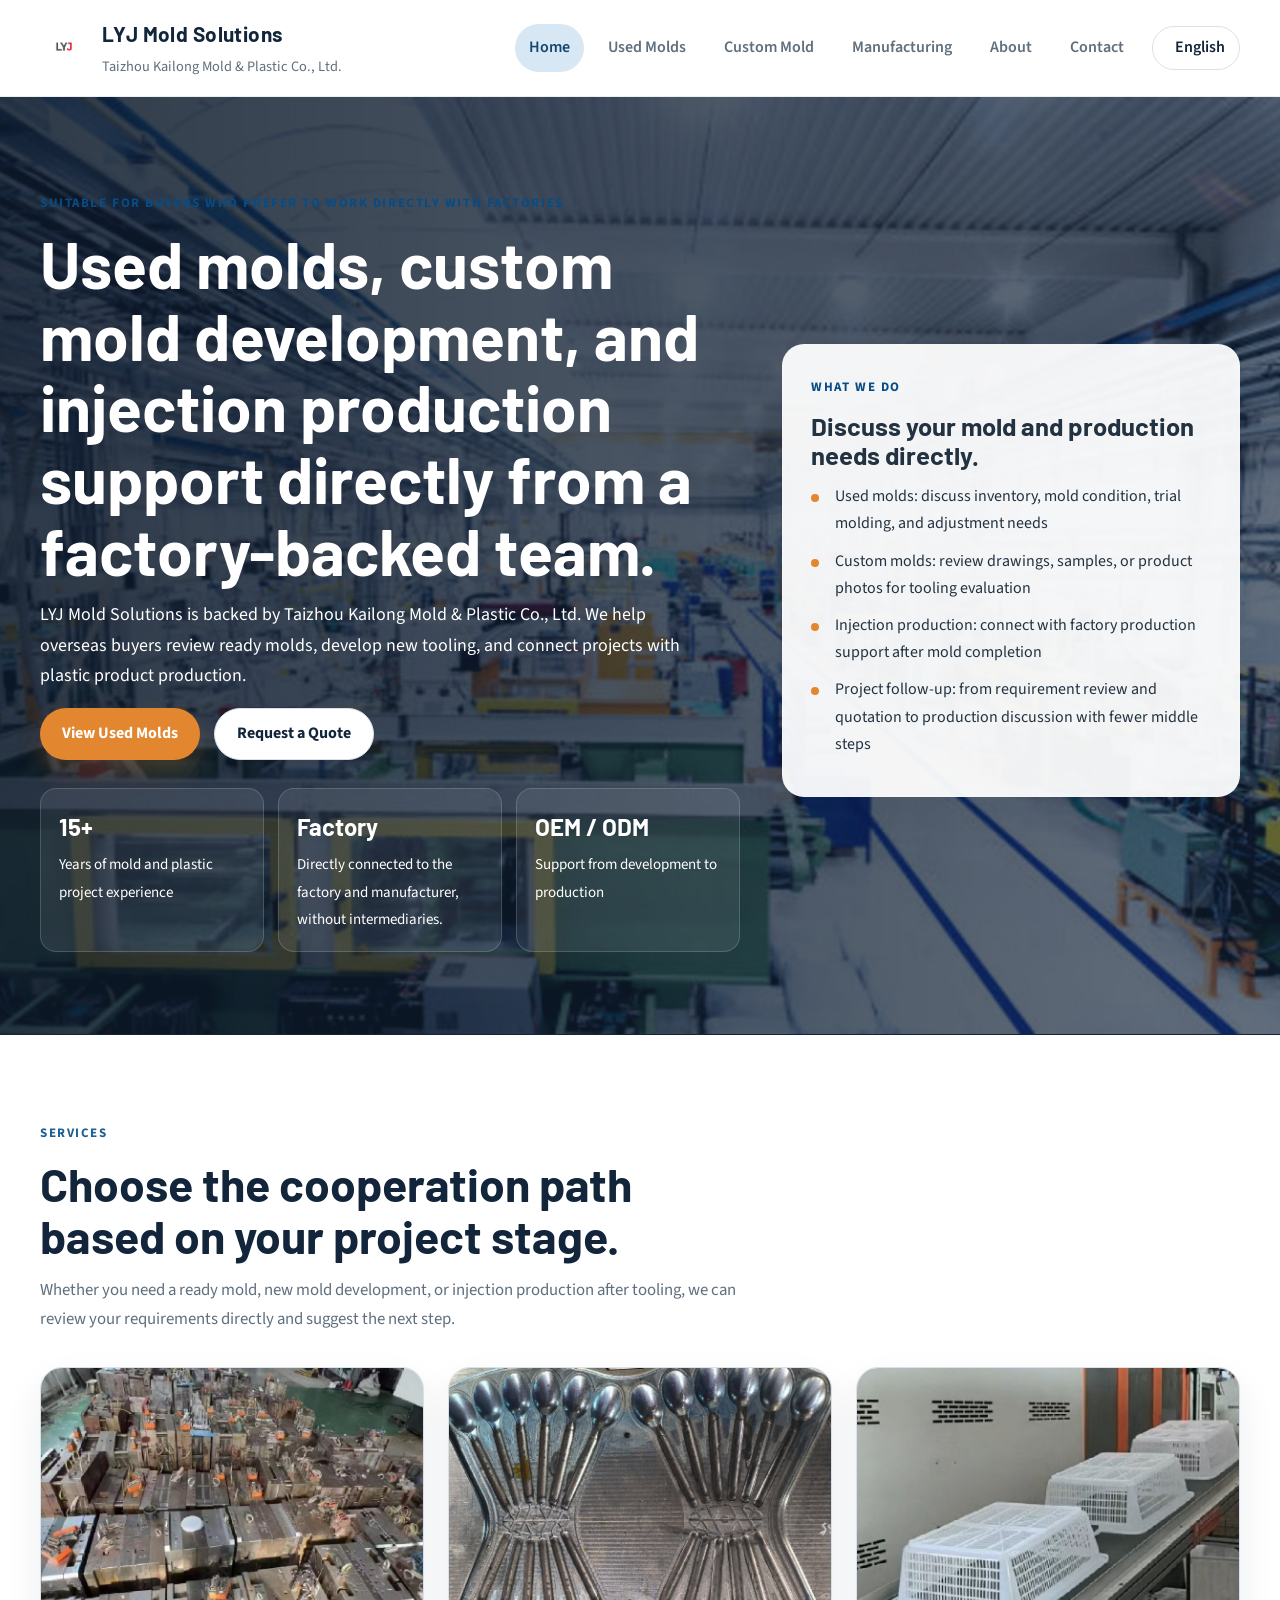
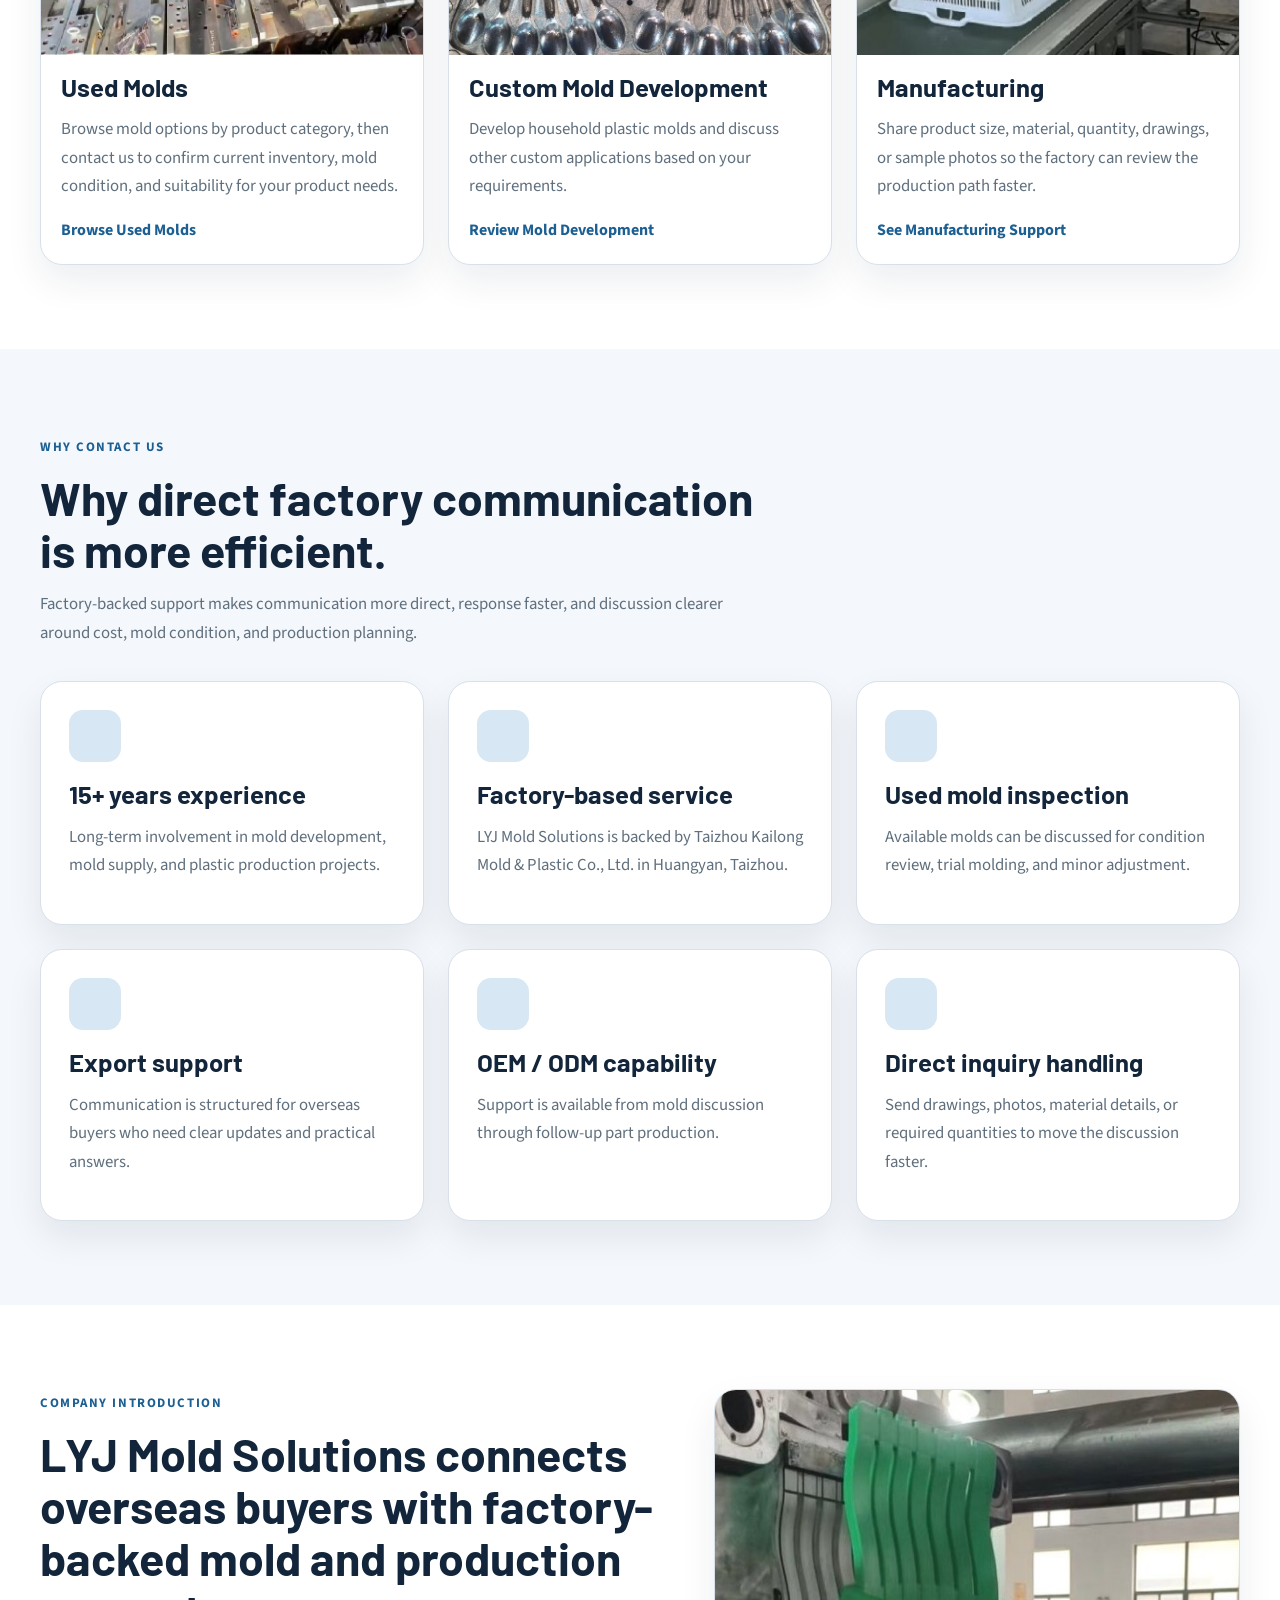
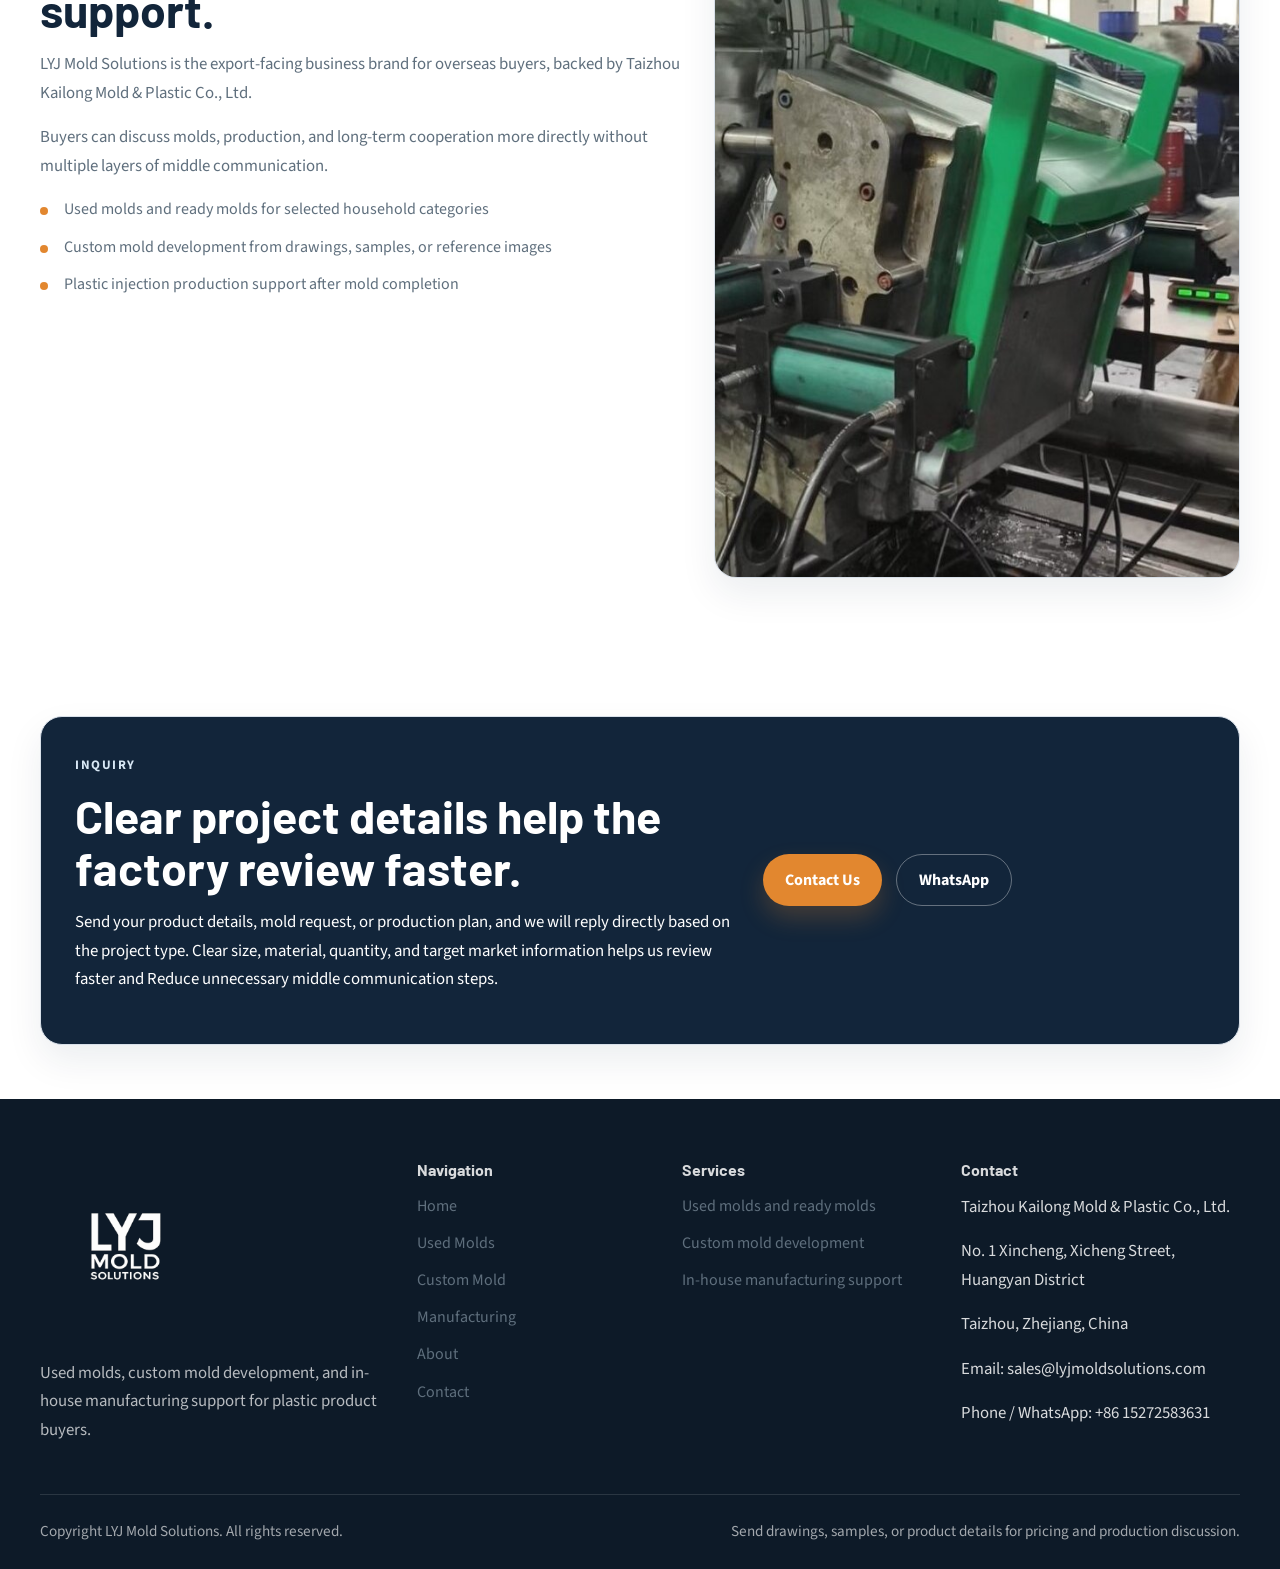
==== commit a415656d: "fix text" ====
--- a/index.html
+++ b/index.html
@@ -51,9 +51,9 @@
       <div class="site-container">
         <div class="hero-grid">
           <div class="hero-copy">
-            <span class="eyebrow" data-i18n="hero_eyebrow">Factory-Based Mold Supply</span>
-            <h1 data-i18n="hero_title">Used molds, custom molds, and production support from one factory team.</h1>
-            <p data-i18n="hero_text">LYJ Mold Solutions helps buyers source ready molds, develop new molds, and move into plastic injection production with direct support from Huangyan, Taizhou.</p>
+            <span class="eyebrow" data-i18n="hero_eyebrow">Suitable for buyers who prefer to work directly with factories</span>
+            <h1 data-i18n="hero_title">Used molds, custom mold development, and injection production support directly from a factory-backed team.</h1>
+            <p data-i18n="hero_text">LYJ Mold Solutions is backed by Taizhou Kailong Mold &amp; Plastic Co., Ltd. We help overseas buyers review ready molds, develop new tooling, and connect projects with plastic product production.</p>
             <div class="button-row">
               <a class="btn-main" href="used-molds.html" data-i18n="hero_cta_used">View Used Molds</a>
               <a class="btn-secondary" href="contact.html" data-i18n="hero_cta_quote">Request a Quote</a>
@@ -75,12 +75,12 @@
           </div>
           <aside class="hero-panel">
             <span class="eyebrow" data-i18n="hero_panel_eyebrow">What We Do</span>
-            <h3 data-i18n="hero_panel_title">A clear service path for used molds, new molds, and plastic parts.</h3>
+            <h3 data-i18n="hero_panel_title">Discuss your mold and production needs directly.</h3>
             <ul class="detail-list">
-              <li data-i18n="hero_panel_item_1">Used mold sourcing with inventory review and condition discussion</li>
-              <li data-i18n="hero_panel_item_2">Custom mold development based on drawings, samples, or reference photos</li>
-              <li data-i18n="hero_panel_item_3">In-house injection manufacturing support after mold completion</li>
-              <li data-i18n="hero_panel_item_4">Export-oriented communication by email and WhatsApp</li>
+              <li data-i18n="hero_panel_item_1">Used molds: discuss inventory, mold condition, trial molding, and adjustment needs</li>
+              <li data-i18n="hero_panel_item_2">Custom molds: review drawings, samples, or product photos for tooling evaluation</li>
+              <li data-i18n="hero_panel_item_3">Injection production: connect with factory production support after mold completion</li>
+              <li data-i18n="hero_panel_item_4">Project follow-up: from requirement review and quotation to production discussion with fewer middle steps</li>
             </ul>
           </aside>
         </div>
@@ -91,15 +91,15 @@
       <div class="site-container">
         <div class="section-header">
           <span class="eyebrow" data-i18n="entry_eyebrow">Services</span>
-          <h2 data-i18n="entry_title">Choose the service that fits your project.</h2>
-          <p data-i18n="entry_text">From ready molds to new mold development and part production, each business line has its own clear page and inquiry path.</p>
+          <h2 data-i18n="entry_title">Choose the cooperation path based on your project stage.</h2>
+          <p data-i18n="entry_text">Whether you need a ready mold, new mold development, or injection production after tooling, we can review your requirements directly and suggest the next step.</p>
         </div>
         <div class="card-grid card-grid--three">
           <article class="gallery-card">
             <img data-asset="home/sections/home-section-used-mold-card-h-900x600-01.jpg" alt="Used mold categories">
             <div class="gallery-card__body">
               <h3 data-i18n="entry_card_1_title">Used Molds</h3>
-              <p data-i18n="entry_card_1_text">Browse household mold categories, review sample photos, and ask for the full inventory.</p>
+              <p data-i18n="entry_card_1_text">Browse mold options by product category, then contact us to confirm current inventory, mold condition, and suitability for your product needs.</p>
               <a class="btn-text" href="used-molds.html" data-i18n="entry_card_1_link">Browse Used Molds</a>
             </div>
           </article>
@@ -115,7 +115,7 @@
             <img data-asset="home/sections/home-section-manufacturing-card-h-900x600-01.jpg" alt="Plastic injection manufacturing support">
             <div class="gallery-card__body">
               <h3 data-i18n="entry_card_3_title">Manufacturing</h3>
-              <p data-i18n="entry_card_3_text">Move from mold completion into plastic injection production with practical factory support.</p>
+              <p data-i18n="entry_card_3_text">Share product size, material, quantity, drawings, or sample photos so the factory can review the production path faster.</p>
               <a class="btn-text" href="manufacturing.html" data-i18n="entry_card_3_link">See Manufacturing Support</a>
             </div>
           </article>
@@ -127,8 +127,8 @@
       <div class="site-container">
         <div class="section-header">
           <span class="eyebrow" data-i18n="why_eyebrow">Why Contact Us</span>
-          <h2 data-i18n="why_title">Factory-based support with practical export communication.</h2>
-          <p data-i18n="why_text">The focus is simple: clear scope, relevant answers, and workable support for mold and plastic product projects.</p>
+          <h2 data-i18n="why_title">Why direct factory communication is more efficient.</h2>
+          <p data-i18n="why_text">Factory-backed support makes communication more direct, response faster, and discussion clearer around cost, mold condition, and production planning.</p>
         </div>
         <div class="card-grid card-grid--three">
           <article class="mini-card">
@@ -170,9 +170,9 @@
         <div class="split-layout">
           <div>
             <span class="eyebrow" data-i18n="intro_eyebrow">Company Introduction</span>
-            <h2 data-i18n="intro_title">LYJ Mold Solutions is the export-facing brand of a real factory company.</h2>
-            <p data-i18n="intro_text_1">The public business brand is LYJ Mold Solutions. The supporting factory entity is Taizhou Kailong Mold &amp; Plastic Co., Ltd., based in Huangyan, one of China's best-known mold industry areas.</p>
-            <p data-i18n="intro_text_2">This structure keeps communication simple for overseas buyers while making the factory identity clear and credible.</p>
+            <h2 data-i18n="intro_title">LYJ Mold Solutions connects overseas buyers with factory-backed mold and production support.</h2>
+            <p data-i18n="intro_text_1">LYJ Mold Solutions is the export-facing business brand for overseas buyers, backed by Taizhou Kailong Mold &amp; Plastic Co., Ltd.</p>
+            <p data-i18n="intro_text_2">Buyers can discuss molds, production, and long-term cooperation more directly without multiple layers of middle communication.</p>
             <ul class="check-list">
               <li data-i18n="intro_item_1">Used molds and ready molds for selected household categories</li>
               <li data-i18n="intro_item_2">Custom mold development from drawings, samples, or reference images</li>
@@ -191,8 +191,8 @@
         <div class="cta-band">
           <div>
             <span class="eyebrow" data-i18n="cta_eyebrow">Inquiry</span>
-            <h2 data-i18n="cta_title">Send your drawings, samples, or mold request to start the discussion.</h2>
-            <p data-i18n="cta_text">For faster review, include product size, material, target quantity, and whether you need a used mold, a new mold, or production support.</p>
+            <h2 data-i18n="cta_title">Clear project details help the factory review faster.</h2>
+            <p data-i18n="cta_text">Send your product details, mold request, or production plan, and we will reply directly based on the project type. Clear size, material, quantity, and target market information helps us review faster and Reduce unnecessary middle communication steps.</p>
           </div>
           <div>
             <div class="button-row">
@@ -263,38 +263,38 @@
 };
 window.pageTranslations = {
   en: {
-    hero_eyebrow: "Factory-Based Mold Supply",
-    hero_title: "Used molds, custom molds, and production support from one factory team.",
-    hero_text: "LYJ Mold Solutions helps buyers source ready molds, develop new molds, and move into plastic injection production with direct support from Huangyan, Taizhou.",
+    hero_eyebrow: "Suitable for buyers who prefer to work directly with factories",
+    hero_title: "Used molds, custom mold development, and injection production support directly from a factory-backed team.",
+    hero_text: "LYJ Mold Solutions is backed by Taizhou Kailong Mold & Plastic Co., Ltd. We help overseas buyers review ready molds, develop new tooling, and connect projects with plastic product production.",
     hero_cta_used: "View Used Molds",
     hero_cta_quote: "Request a Quote",
     hero_stat_1_value: "15+",
     hero_stat_1_label: "Years of mold and plastic project experience",
     hero_stat_2_value: "Factory",
-    hero_stat_2_label: "Direct communication with a manufacturing team",
+    hero_stat_2_label: "Directly connected to the factory and manufacturer, without intermediaries.",
     hero_stat_3_value: "OEM / ODM",
     hero_stat_3_label: "Support from development to production",
     hero_panel_eyebrow: "What We Do",
-    hero_panel_title: "A clear service path for used molds, new molds, and plastic parts.",
-    hero_panel_item_1: "Used mold sourcing with inventory review and condition discussion",
-    hero_panel_item_2: "Custom mold development based on drawings, samples, or reference photos",
-    hero_panel_item_3: "In-house injection manufacturing support after mold completion",
-    hero_panel_item_4: "Export-oriented communication by email and WhatsApp",
+    hero_panel_title: "Discuss your mold and production needs directly.",
+    hero_panel_item_1: "Used molds: discuss inventory, mold condition, trial molding, and adjustment needs",
+    hero_panel_item_2: "Custom molds: review drawings, samples, or product photos for tooling evaluation",
+    hero_panel_item_3: "Injection production: connect with factory production support after mold completion",
+    hero_panel_item_4: "Project follow-up: from requirement review and quotation to production discussion with fewer middle steps",
     entry_eyebrow: "Services",
-    entry_title: "Choose the service that fits your project.",
-    entry_text: "From ready molds to new mold development and part production, each business line has its own clear page and inquiry path.",
+    entry_title: "Choose the cooperation path based on your project stage.",
+    entry_text: "Whether you need a ready mold, new mold development, or injection production after tooling, we can review your requirements directly and suggest the next step.",
     entry_card_1_title: "Used Molds",
-    entry_card_1_text: "Browse household mold categories, review sample photos, and ask for the full inventory.",
+    entry_card_1_text: "Browse mold options by product category, then contact us to confirm current inventory, mold condition, and suitability for your product needs.",
     entry_card_1_link: "Browse Used Molds",
     entry_card_2_title: "Custom Mold Development",
     entry_card_2_text: "Develop household plastic molds and discuss other custom applications based on your requirements.",
     entry_card_2_link: "Review Mold Development",
     entry_card_3_title: "Manufacturing",
-    entry_card_3_text: "Move from mold completion into plastic injection production with practical factory support.",
+    entry_card_3_text: "Share product size, material, quantity, drawings, or sample photos so the factory can review the production path faster.",
     entry_card_3_link: "See Manufacturing Support",
     why_eyebrow: "Why Contact Us",
-    why_title: "Factory-based support with practical export communication.",
-    why_text: "The focus is simple: clear scope, relevant answers, and workable support for mold and plastic product projects.",
+    why_title: "Why direct factory communication is more efficient.",
+    why_text: "Factory-backed support makes communication more direct, response faster, and discussion clearer around cost, mold condition, and production planning.",
     why_card_1_title: "15+ years experience",
     why_card_1_text: "Long-term involvement in mold development, mold supply, and plastic production projects.",
     why_card_2_title: "Factory-based service",
@@ -308,51 +308,51 @@
     why_card_6_title: "Direct inquiry handling",
     why_card_6_text: "Send drawings, photos, material details, or required quantities to move the discussion faster.",
     intro_eyebrow: "Company Introduction",
-    intro_title: "LYJ Mold Solutions is the export-facing brand of a real factory company.",
-    intro_text_1: "The public business brand is LYJ Mold Solutions. The supporting factory entity is Taizhou Kailong Mold & Plastic Co., Ltd., based in Huangyan, one of China's best-known mold industry areas.",
-    intro_text_2: "This structure keeps communication simple for overseas buyers while making the factory identity clear and credible.",
+    intro_title: "LYJ Mold Solutions connects overseas buyers with factory-backed mold and production support.",
+    intro_text_1: "LYJ Mold Solutions is the export-facing business brand for overseas buyers, backed by Taizhou Kailong Mold & Plastic Co., Ltd.",
+    intro_text_2: "Buyers can discuss molds, production, and long-term cooperation more directly without multiple layers of middle communication.",
     intro_item_1: "Used molds and ready molds for selected household categories",
     intro_item_2: "Custom mold development from drawings, samples, or reference images",
     intro_item_3: "Plastic injection production support after mold completion",
     cta_eyebrow: "Inquiry",
-    cta_title: "Send your drawings, samples, or mold request to start the discussion.",
-    cta_text: "For faster review, include product size, material, target quantity, and whether you need a used mold, a new mold, or production support.",
+    cta_title: "Clear project details help the factory review faster.",
+    cta_text: "Send your product details, mold request, or production plan, and we will reply directly based on the project type. Clear size, material, quantity, and target market information helps us review faster and Reduce unnecessary middle communication steps.",
     cta_email: "Contact Us",
     cta_whatsapp: "WhatsApp"
   },
   zh: {
-    hero_eyebrow: "工厂型模具供应",
-    hero_title: "一个工厂团队，支持二手模具、定制模具和生产配套。",
-    hero_text: "LYJ Mold Solutions 面向海外买家提供现成模具采购、新模具开发和注塑生产支持，工厂位于台州黄岩。",
+    hero_eyebrow: "适合希望直接与工厂合作的买家",
+    hero_title: "从二手模具、定制开模到注塑生产，直接对接工厂团队。",
+    hero_text: "LYJ Mold Solutions 背后由台州凯隆模具塑料有限公司提供工厂支持。我们帮助海外买家评估现成模具、开发新模具，并衔接后续塑料产品生产。",
     hero_cta_used: "查看二手模具",
     hero_cta_quote: "申请报价",
     hero_stat_1_value: "15+",
     hero_stat_1_label: "模具与塑料项目经验",
     hero_stat_2_value: "工厂",
-    hero_stat_2_label: "直接对接制造团队",
+    hero_stat_2_label: "直接对接工厂与制造商，无中间商转包",
     hero_stat_3_value: "OEM / ODM",
     hero_stat_3_label: "支持从开发到生产",
     hero_panel_eyebrow: "服务内容",
-    hero_panel_title: "围绕二手模具、新模具和塑料制品的清晰服务路径。",
-    hero_panel_item_1: "二手模具库存查看与模具状态沟通",
-    hero_panel_item_2: "根据图纸、样品或参考图开发定制模具",
-    hero_panel_item_3: "模具完成后可衔接厂内注塑生产",
-    hero_panel_item_4: "通过邮箱和 WhatsApp 进行外贸沟通",
+    hero_panel_title: "您可以直接沟通模具和生产需求。",
+    hero_panel_item_1: "购买二手模具：可沟通库存、模具状态、试模和调整需求",
+    hero_panel_item_2: "定制开模：可根据图纸、样品或产品照片评估方案",
+    hero_panel_item_3: "注塑生产：模具完成后可衔接工厂生产支持",
+    hero_panel_item_4: "项目衔接：从需求确认、报价到生产沟通，减少中间环节",
     entry_eyebrow: "服务",
-    entry_title: "选择适合您项目的业务方向。",
-    entry_text: "无论是现成模具、新模具开发还是后续注塑生产，每条业务线都有清晰的页面和询盘入口。",
+    entry_title: "根据您的项目阶段选择合作方式。",
+    entry_text: "如果您正在寻找现成模具、准备开发新模具，或需要模具完成后的注塑生产，我们可以直接根据需求给出下一步评估建议。",
     entry_card_1_title: "二手模具",
-    entry_card_1_text: "查看家居类模具分类、样品图片，并索取完整库存资料。",
+    entry_card_1_text: "按产品类别浏览可沟通的模具，再联系我们确认当前库存、模具状态和是否适合您的产品需求。",
     entry_card_1_link: "浏览二手模具",
     entry_card_2_title: "定制模具开发",
     entry_card_2_text: "以家居塑料产品为主，也可按需求讨论其他定制项目。",
     entry_card_2_link: "查看开发能力",
     entry_card_3_title: "生产支持",
-    entry_card_3_text: "模具完成后，可继续衔接注塑生产与后续配套。",
+    entry_card_3_text: "请提供产品尺寸、材料、数量、图纸或样品照片，便于工厂更快评估生产衔接方式。",
     entry_card_3_link: "查看生产能力",
     why_eyebrow: "为什么联系我们",
-    why_title: "工厂基础支持，沟通方式更适合出口项目。",
-    why_text: "重点很明确：范围清楚、回复直接、为模具和塑料产品项目提供可执行支持。",
+    why_title: "为什么直接对接工厂更高效。",
+    why_text: "工厂支持让沟通更直接，问题反馈更快，也更容易围绕成本、模具状态和生产安排做清楚确认。",
     why_card_1_title: "15年以上经验",
     why_card_1_text: "长期参与模具开发、模具供应和塑料生产项目。",
     why_card_2_title: "工厂型服务",
@@ -366,15 +366,15 @@
     why_card_6_title: "直接处理询盘",
     why_card_6_text: "欢迎发送图纸、图片、材料信息和目标数量，便于更快展开讨论。",
     intro_eyebrow: "公司介绍",
-    intro_title: "LYJ Mold Solutions 是工厂对外沟通使用的业务品牌。",
-    intro_text_1: "对外业务品牌为 LYJ Mold Solutions，背后工厂实体为台州凯隆模具塑料有限公司，位于中国知名模具产业区黄岩。",
-    intro_text_2: "这种结构便于海外客户理解沟通窗口，同时也让工厂背景保持清晰可信。",
+    intro_title: "LYJ Mold Solutions 帮助海外买家直接对接工厂支持。",
+    intro_text_1: "LYJ Mold Solutions 作为对外业务品牌，依托台州本地模具工厂，为海外客户提供更直接的模具与生产沟通。",
+    intro_text_2: "买家可以更直接地沟通模具、生产和长期合作需求，而不是经过多层中间沟通。",
     intro_item_1: "针对部分家居品类提供二手模具和现成模具",
     intro_item_2: "可根据图纸、样品或参考图开发定制模具",
     intro_item_3: "模具完成后可继续提供注塑生产支持",
     cta_eyebrow: "询盘",
-    cta_title: "发送图纸、样品或模具需求，直接开始沟通。",
-    cta_text: "为便于更快评估，请尽量提供产品尺寸、材料、目标数量，以及您需要的是二手模具、新模具还是生产支持。",
+    cta_title: "提供清楚资料，工厂评估会更快。",
+    cta_text: "发送您的产品资料、模具需求或生产计划，我们会根据项目类型直接回复。清楚说明尺寸、材料、数量和目标市场，有助于更快评估并减少中间沟通环节。",
     cta_email: "联系我们",
     cta_whatsapp: "WhatsApp"
   }
--- a/css/site.css
+++ b/css/site.css
@@ -429,7 +429,7 @@
 
 .page-hero--image .eyebrow,
 .hero--image .eyebrow {
-  color: #d7e7f4;
+  color: #084c85;
 }
 
 .page-hero__layout {
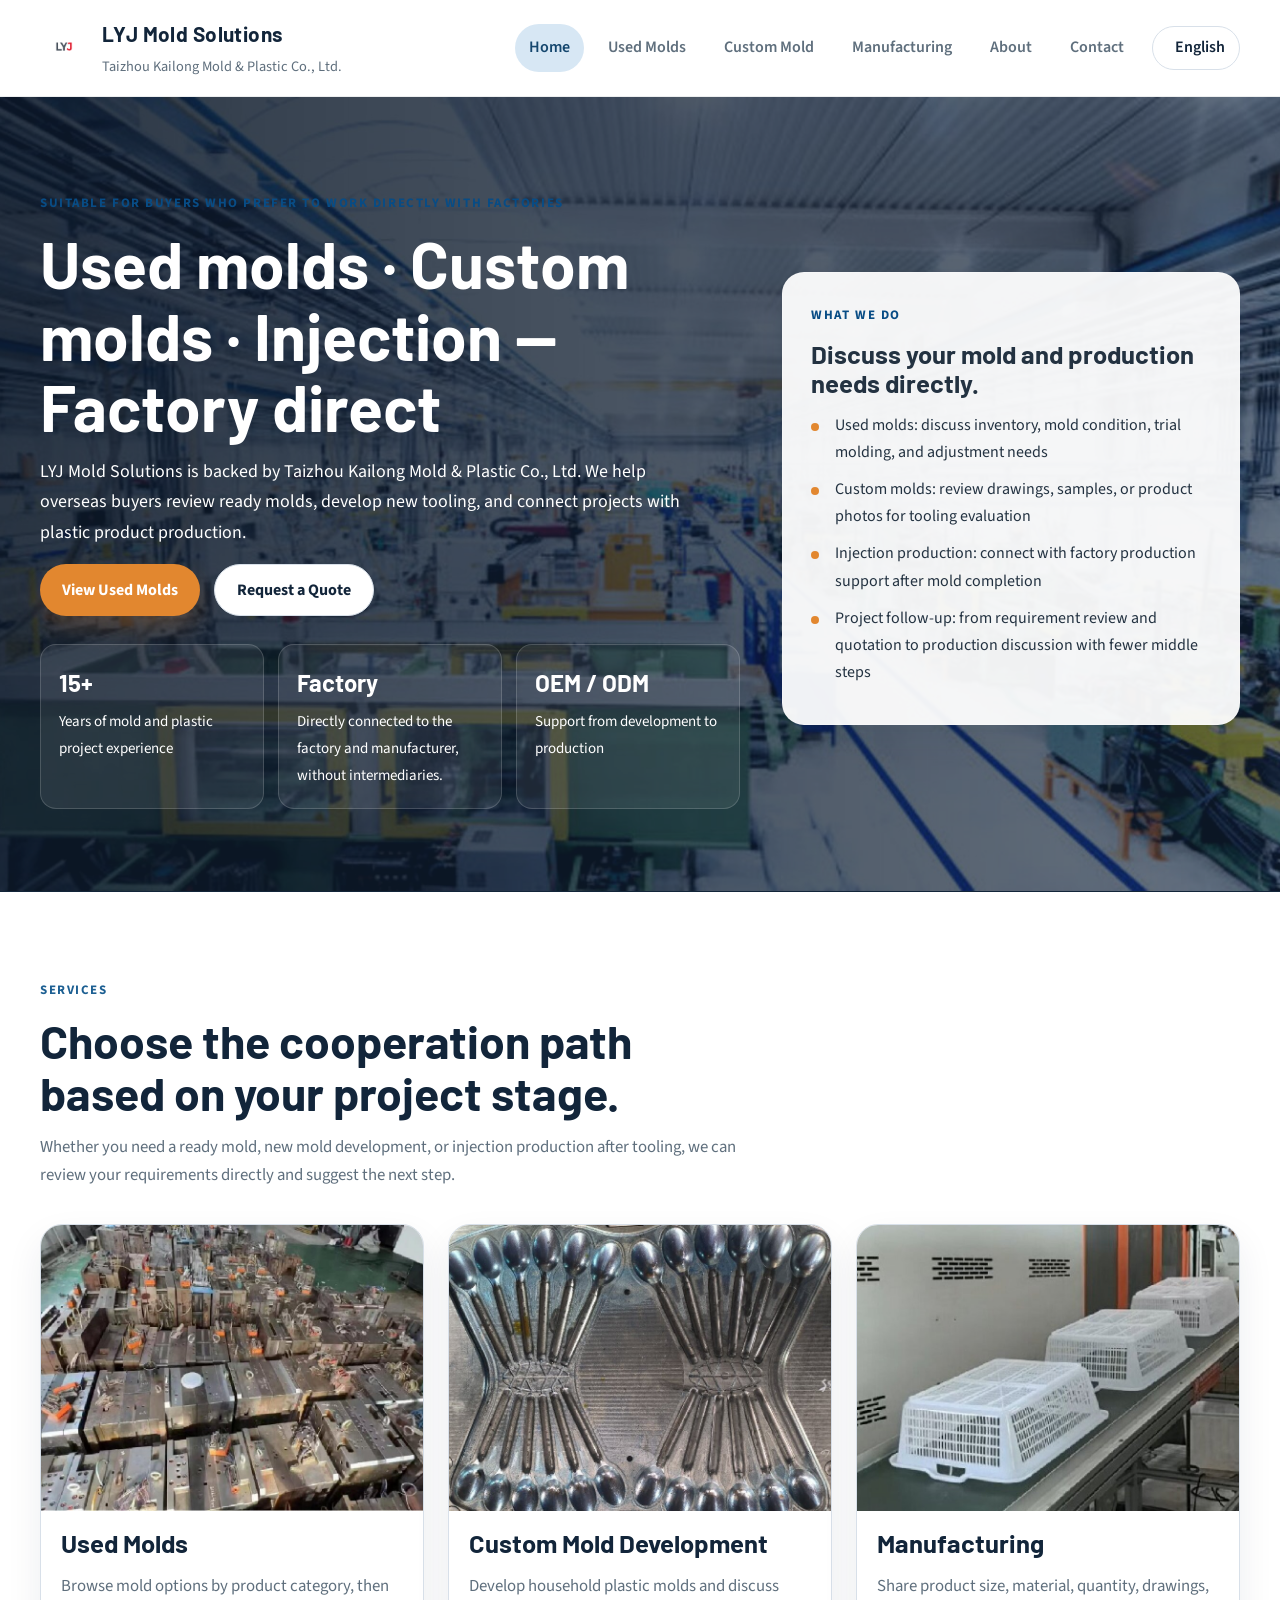
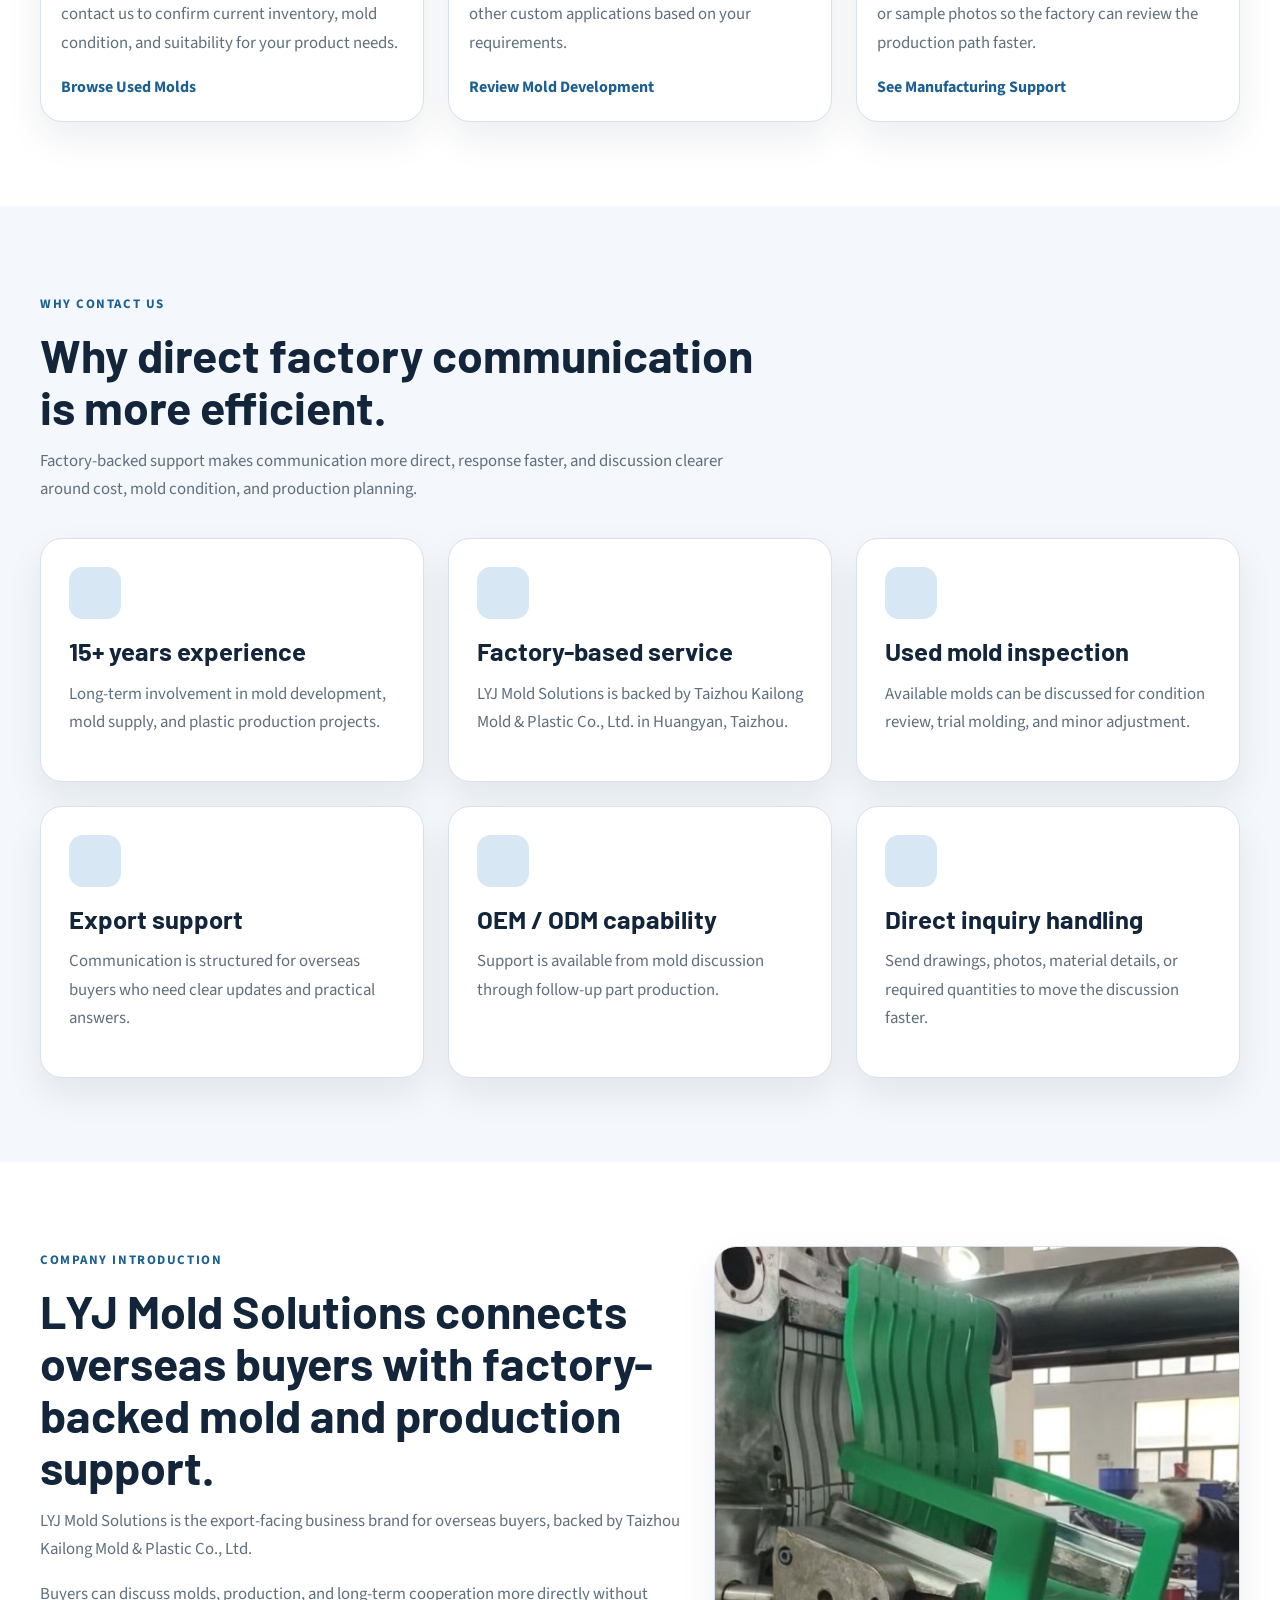
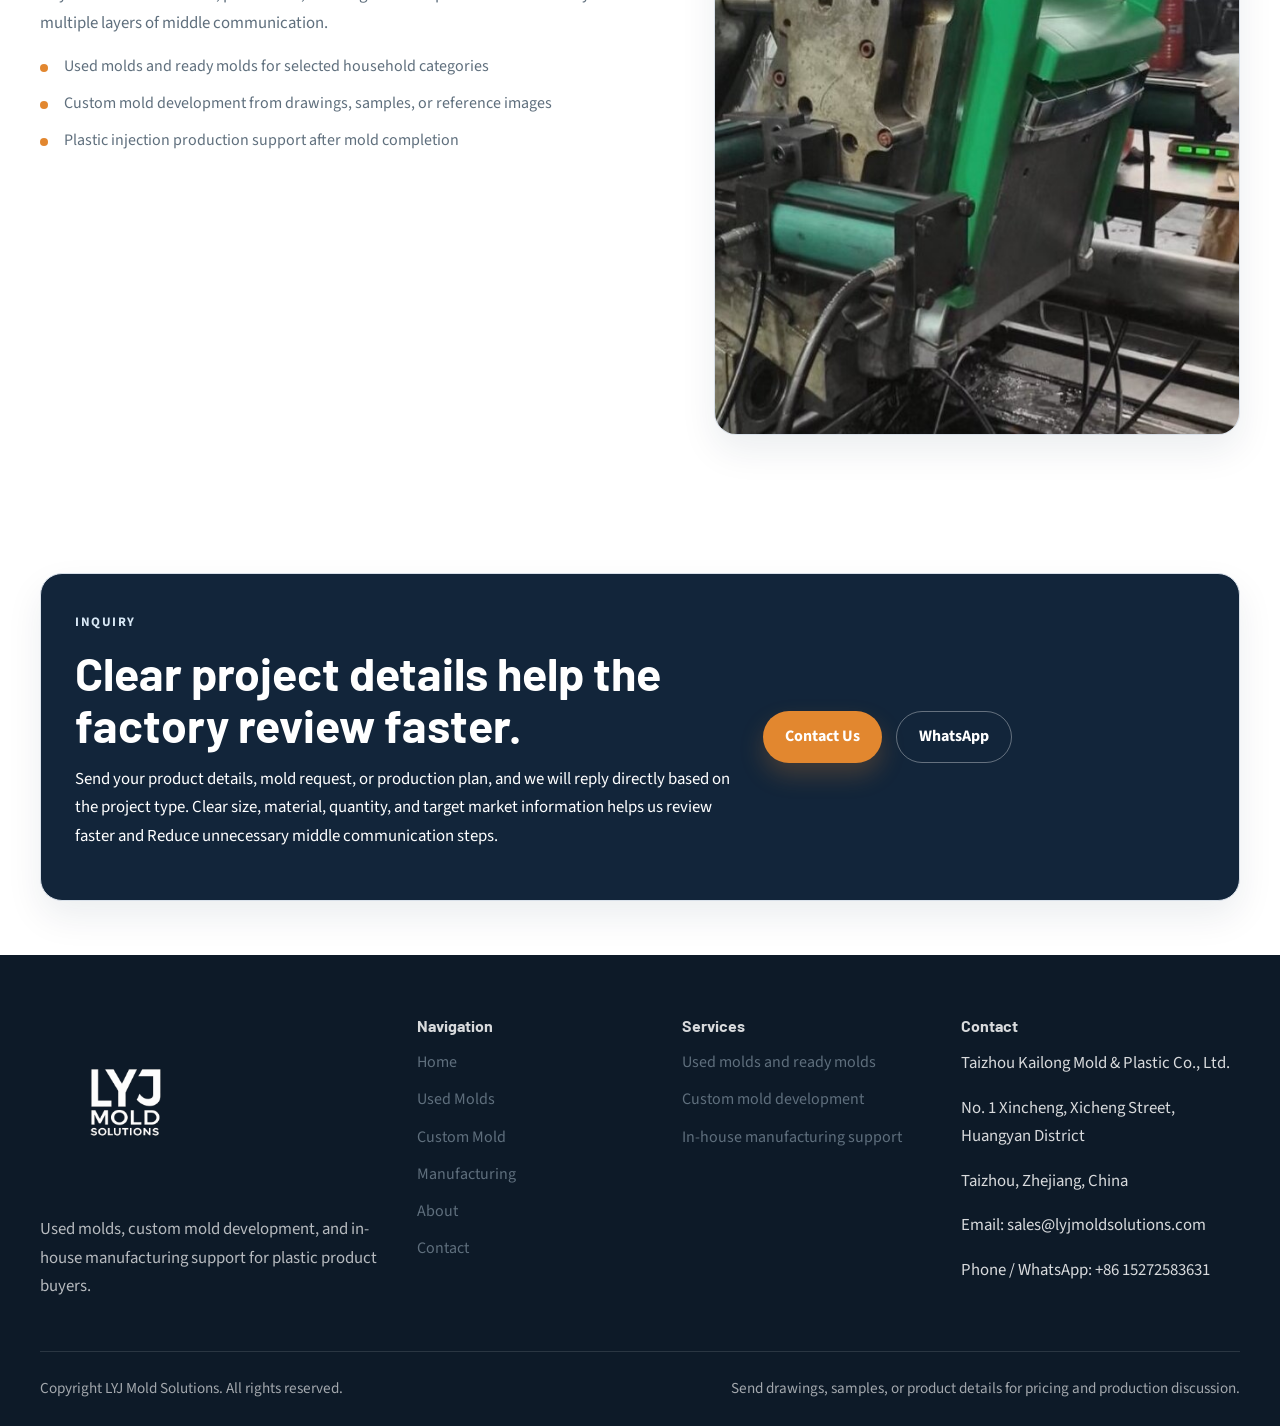
==== commit 22e5a2bf: "plus web" ====
--- a/index.html
+++ b/index.html
@@ -264,7 +264,7 @@
 window.pageTranslations = {
   en: {
     hero_eyebrow: "Suitable for buyers who prefer to work directly with factories",
-    hero_title: "Used molds, custom mold development, and injection production support directly from a factory-backed team.",
+    hero_title: "Used molds · Custom molds · Injection — Factory direct",
     hero_text: "LYJ Mold Solutions is backed by Taizhou Kailong Mold & Plastic Co., Ltd. We help overseas buyers review ready molds, develop new tooling, and connect projects with plastic product production.",
     hero_cta_used: "View Used Molds",
     hero_cta_quote: "Request a Quote",
@@ -322,7 +322,7 @@
   },
   zh: {
     hero_eyebrow: "适合希望直接与工厂合作的买家",
-    hero_title: "从二手模具、定制开模到注塑生产，直接对接工厂团队。",
+    hero_title: "二手模具 · 开模 · 注塑，一站工厂直连",
     hero_text: "LYJ Mold Solutions 背后由台州凯隆模具塑料有限公司提供工厂支持。我们帮助海外买家评估现成模具、开发新模具，并衔接后续塑料产品生产。",
     hero_cta_used: "查看二手模具",
     hero_cta_quote: "申请报价",
